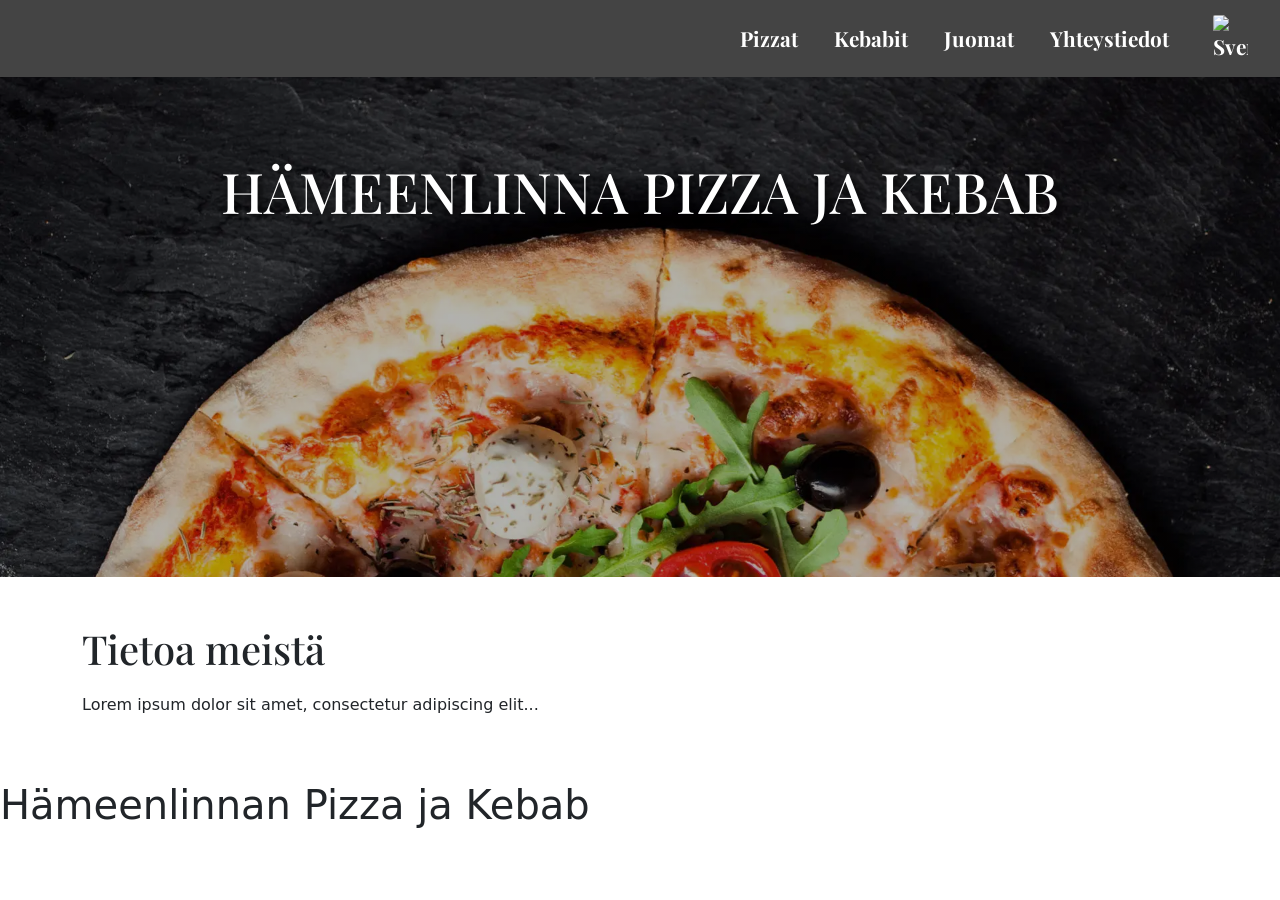
==== index.html @ 555e7b11 "Alku Lisäsin koodiin alun ja navin" ====
<!doctype html>
<html lang="fi">
  <head>
    <meta charset="utf-8">
    <meta name="viewport" content="width=device-width, initial-scale=1">
    <title>Hämeen Pizzeria&Kebab</title>
    <link href="https://cdn.jsdelivr.net/npm/bootstrap@5.3.8/dist/css/bootstrap.min.css" rel="stylesheet" integrity="sha384-sRIl4kxILFvY47J16cr9ZwB07vP4J8+LH7qKQnuqkuIAvNWLzeN8tE5YBujZqJLB" crossorigin="anonymous">
    <link rel="stylesheet" href="styles.css">  
</head>
  <body>
<!DOCTYPE html>
<html lang="fi">
<head>
    <meta charset="UTF-8">
    <meta name="viewport" content="width=device-width, initial-scale=1.0">
    <title>Hämeenlinna Pizza ja Kebab</title>
    <link href="https://cdn.jsdelivr.net/npm/bootstrap@5.3.0/dist/css/bootstrap.min.css" rel="stylesheet">
    <link href="https://fonts.googleapis.com/css2?family=Playfair+Display:wght@700&display=swap" rel="stylesheet">
    <link rel="stylesheet" href="styles.css">
</head>
<body>

    <nav class="navbar navbar-expand-lg navbar-dark custom-nav">
        <div class="container-fluid">
            <button class="navbar-toggler ms-auto" type="button" data-bs-toggle="collapse" data-bs-target="#navbarNav">
                <span class="navbar-toggler-icon"></span>
            </button>
            
            <div class="collapse navbar-collapse" id="navbarNav">
                <ul class="navbar-nav ms-auto align-items-center">
                    <li class="nav-item"><a class="nav-link" href="#">Pizzat</a></li>
                    <li class="nav-item"><a class="nav-link" href="#">Kebabit</a></li>
                    <li class="nav-item"><a class="nav-link" href="#">Juomat</a></li>
                    <li class="nav-item"><a class="nav-link" href="#">Yhteystiedot</a></li>
                    
                    <li class="nav-item ms-lg-3">
                        <a href="sv/index.html" class="nav-link p-0">
                            <img src="https://upload.wikimedia.org/wikipedia/commons/4/4c/Flag_of_Sweden.svg" 
                                 alt="Svenska" 
                                 class="sweden-flag">
                        </a>
                    </li>
                </ul>
            </div>
        </div>
    </nav>

    <header class="hero-section">
        <h1 class="hero-title">HÄMEENLINNA PIZZA JA KEBAB</h1>
    </header>

    <section class="container py-5">
        <h2 class="section-title">Tietoa meistä</h2>
        <p>Lorem ipsum dolor sit amet, consectetur adipiscing elit...</p>
    </section>

    <script src="https://cdn.jsdelivr.net/npm/bootstrap@5.3.0/dist/js/bootstrap.bundle.min.js"></script>
</body>
</html>
    <h1>Hämeenlinnan Pizza ja Kebab</h1>
    <script src="https://cdn.jsdelivr.net/npm/bootstrap@5.3.8/dist/js/bootstrap.bundle.min.js" integrity="sha384-FKyoEForCGlyvwx9Hj09JcYn3nv7wiPVlz7YYwJrWVcXK/BmnVDxM+D2scQbITxI" crossorigin="anonymous"></script>
  </body>
</html>
---- styles.css ----
/* Navigaatiopalkin tumma tausta */
.custom-nav {
    background-color: #444444; 
    padding: 15px 20px;
}

/* Linkkien tyyli (Serif-fontti kuvasi mukaan) */
.custom-nav .nav-link {
    color: white !important;
    font-family: 'Playfair Display', serif;
    font-size: 1.3rem;
    font-weight: bold;
    margin-left: 20px;
}

/* Ruotsin lipun koko ja muotoilu */
.sweden-flag {
    width: 35px;
    height: auto;
    border-radius: 2px;
    display: block;
    transition: transform 0.2s;
}

.sweden-flag:hover {
    transform: scale(1.1); /* Pieni suurennus kun hiiri on päällä */
}

/* Hero-osio (Taustakuva) */
.hero-section {
    background-image: linear-gradient(rgba(0,0,0,0.3), rgba(0,0,0,0.3)), url('Images/image\ 12.png'); 
    background-size: cover;
    background-position: center;
    height: 500px;
    display: flex;
    justify-content: center;
    align-items: flex-start;
    padding-top: 80px; /* Laskee otsikkoa hieman alaspäin */
}

/* Otsikko kuvan päällä */
.hero-title {
    color: white;
    font-family: 'Playfair Display', serif;
    font-size: 3.5rem;
    text-shadow: 3px 3px 10px rgba(0, 0, 0, 0.8);
    text-align: center;
}

/* Tietoa meistä -otsikko */
.section-title {
    font-family: 'Playfair Display', serif;
    font-size: 2.5rem;
    margin-bottom: 20px;
}
---- styles.css ----
/* Navigaatiopalkin tumma tausta */
.custom-nav {
    background-color: #444444; 
    padding: 15px 20px;
}

/* Linkkien tyyli (Serif-fontti kuvasi mukaan) */
.custom-nav .nav-link {
    color: white !important;
    font-family: 'Playfair Display', serif;
    font-size: 1.3rem;
    font-weight: bold;
    margin-left: 20px;
}

/* Ruotsin lipun koko ja muotoilu */
.sweden-flag {
    width: 35px;
    height: auto;
    border-radius: 2px;
    display: block;
    transition: transform 0.2s;
}

.sweden-flag:hover {
    transform: scale(1.1); /* Pieni suurennus kun hiiri on päällä */
}

/* Hero-osio (Taustakuva) */
.hero-section {
    background-image: linear-gradient(rgba(0,0,0,0.3), rgba(0,0,0,0.3)), url('Images/image\ 12.png'); 
    background-size: cover;
    background-position: center;
    height: 500px;
    display: flex;
    justify-content: center;
    align-items: flex-start;
    padding-top: 80px; /* Laskee otsikkoa hieman alaspäin */
}

/* Otsikko kuvan päällä */
.hero-title {
    color: white;
    font-family: 'Playfair Display', serif;
    font-size: 3.5rem;
    text-shadow: 3px 3px 10px rgba(0, 0, 0, 0.8);
    text-align: center;
}

/* Tietoa meistä -otsikko */
.section-title {
    font-family: 'Playfair Display', serif;
    font-size: 2.5rem;
    margin-bottom: 20px;
}
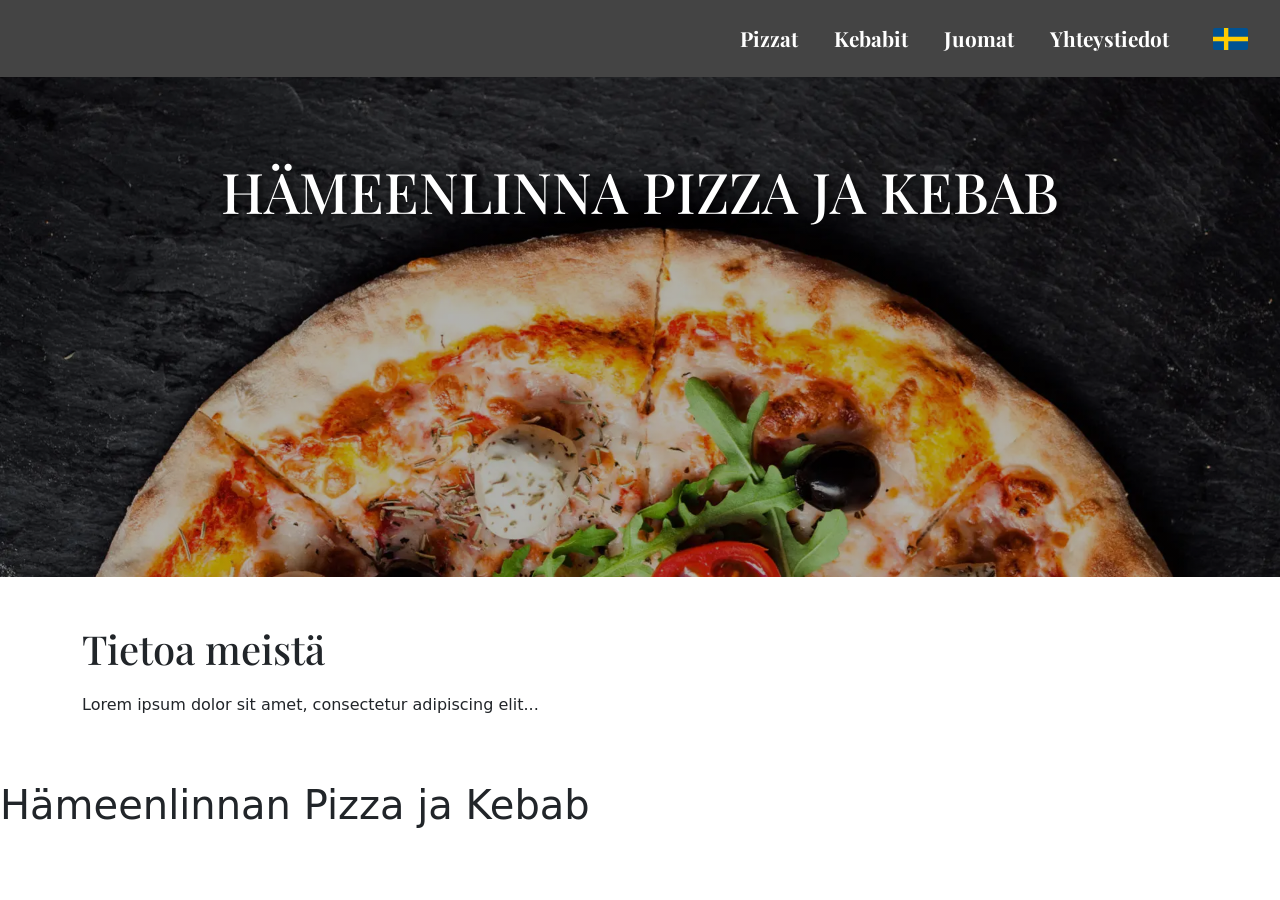
==== commit 9d8d3b15: "Tein ruotsin kielisen sivuston Ruotsin kielinen sivusto" ====
--- a/index.html
+++ b/index.html
@@ -34,8 +34,8 @@
                     <li class="nav-item"><a class="nav-link" href="#">Yhteystiedot</a></li>
                     
                     <li class="nav-item ms-lg-3">
-                        <a href="sv/index.html" class="nav-link p-0">
-                            <img src="https://upload.wikimedia.org/wikipedia/commons/4/4c/Flag_of_Sweden.svg" 
+                        <a href="svenska.html" class="nav-link p-0">
+                            <img src="Images/sweden.svg" 
                                  alt="Svenska" 
                                  class="sweden-flag">
                         </a>
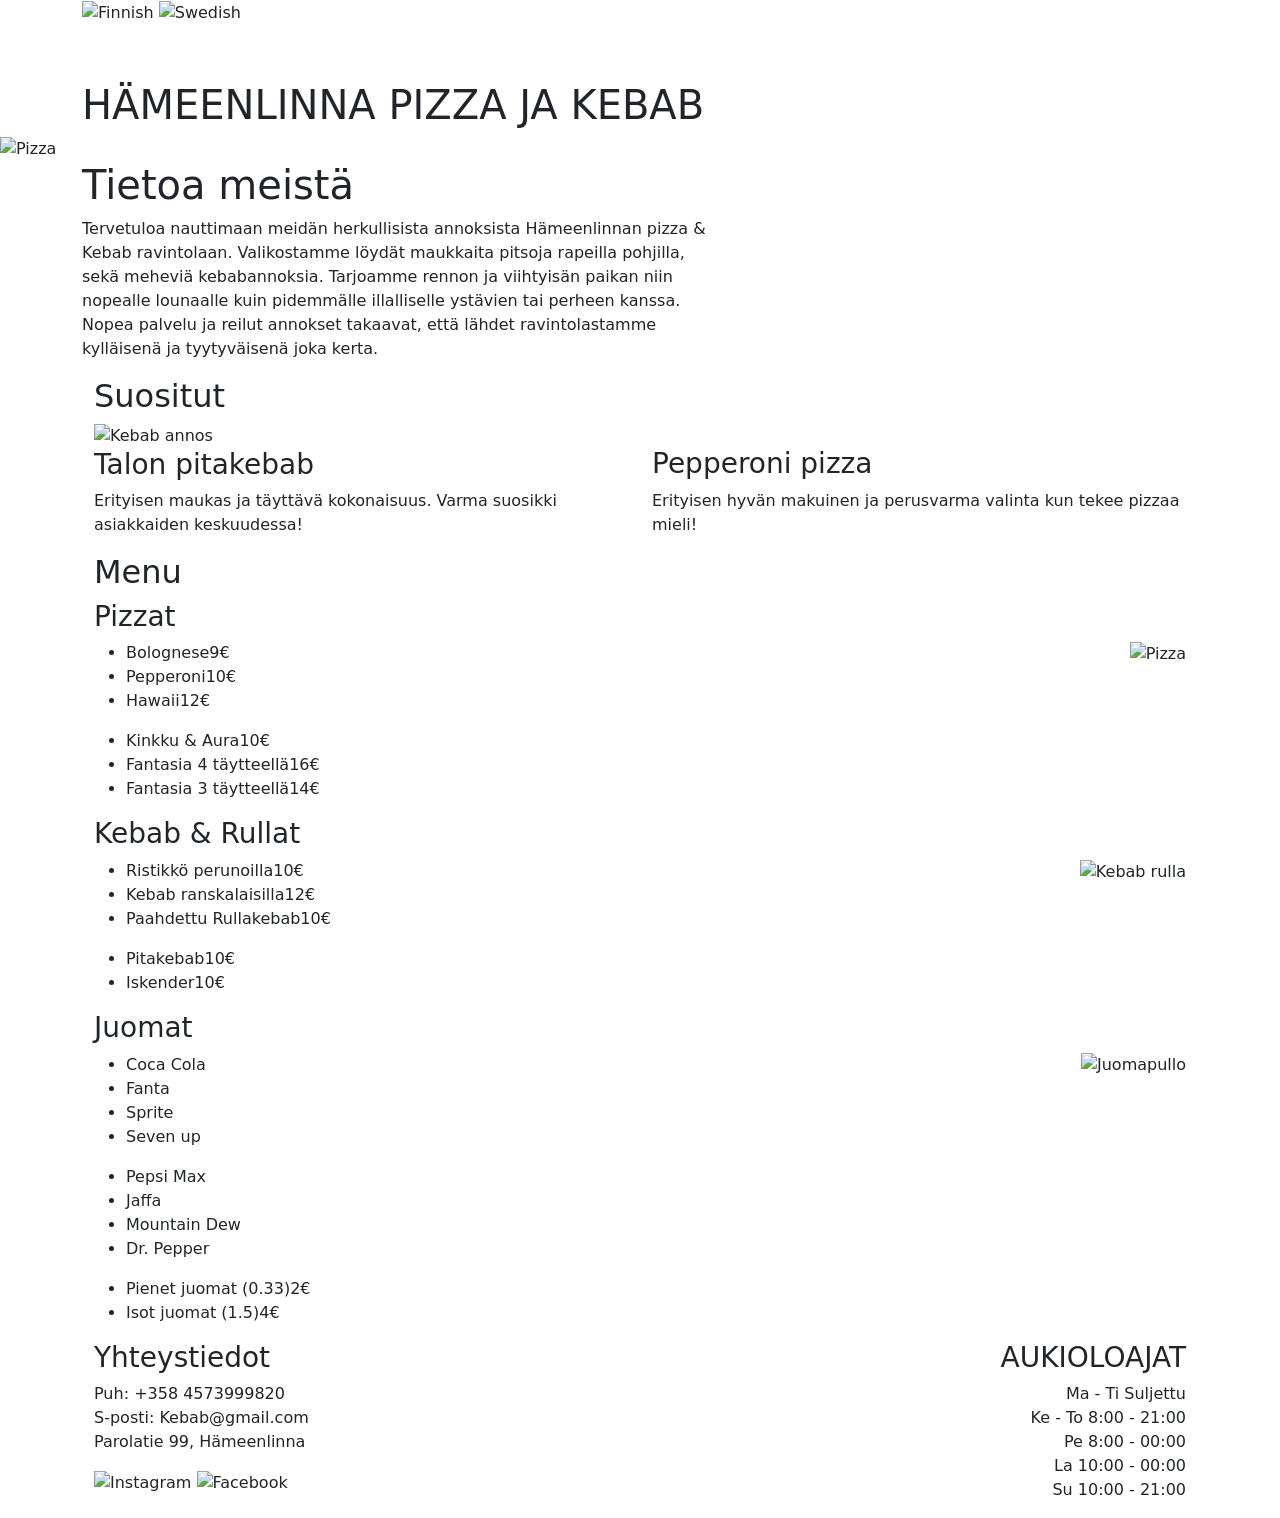
==== commit 975b5792: "Html" ====
--- a/index.html
+++ b/index.html
@@ -1,63 +1,283 @@
 <!doctype html>
-<html lang="fi">
+<html lang="en">
   <head>
     <meta charset="utf-8">
     <meta name="viewport" content="width=device-width, initial-scale=1">
-    <title>Hämeen Pizzeria&Kebab</title>
+    <title>HmlPizza</title>
+
+    <!-- Fontit: Buda otsikko/Roboto muut --> 
+    <link rel="preconnect" href="https://fonts.googleapis.com">
+    <link rel="preconnect" href="https://fonts.gstatic.com" crossorigin>
+    <link href="https://fonts.googleapis.com/css2?family=Buda:wght@300&family=Roboto:ital,wght@0,100..900;1,100..900&display=swap" rel="stylesheet">
+
+    <!-- Bootstrap -->
     <link href="https://cdn.jsdelivr.net/npm/bootstrap@5.3.8/dist/css/bootstrap.min.css" rel="stylesheet" integrity="sha384-sRIl4kxILFvY47J16cr9ZwB07vP4J8+LH7qKQnuqkuIAvNWLzeN8tE5YBujZqJLB" crossorigin="anonymous">
-    <link rel="stylesheet" href="styles.css">  
-</head>
-  <body>
-<!DOCTYPE html>
-<html lang="fi">
-<head>
-    <meta charset="UTF-8">
-    <meta name="viewport" content="width=device-width, initial-scale=1.0">
-    <title>Hämeenlinna Pizza ja Kebab</title>
-    <link href="https://cdn.jsdelivr.net/npm/bootstrap@5.3.0/dist/css/bootstrap.min.css" rel="stylesheet">
-    <link href="https://fonts.googleapis.com/css2?family=Playfair+Display:wght@700&display=swap" rel="stylesheet">
-    <link rel="stylesheet" href="styles.css">
-</head>
-<body>
-
-    <nav class="navbar navbar-expand-lg navbar-dark custom-nav">
-        <div class="container-fluid">
-            <button class="navbar-toggler ms-auto" type="button" data-bs-toggle="collapse" data-bs-target="#navbarNav">
-                <span class="navbar-toggler-icon"></span>
-            </button>
-            
-            <div class="collapse navbar-collapse" id="navbarNav">
-                <ul class="navbar-nav ms-auto align-items-center">
-                    <li class="nav-item"><a class="nav-link" href="#">Pizzat</a></li>
-                    <li class="nav-item"><a class="nav-link" href="#">Kebabit</a></li>
-                    <li class="nav-item"><a class="nav-link" href="#">Juomat</a></li>
-                    <li class="nav-item"><a class="nav-link" href="#">Yhteystiedot</a></li>
-                    
-                    <li class="nav-item ms-lg-3">
-                        <a href="svenska.html" class="nav-link p-0">
-                            <img src="Images/sweden.svg" 
-                                 alt="Svenska" 
-                                 class="sweden-flag">
-                        </a>
-                    </li>
-                </ul>
-            </div>
-        </div>
-    </nav>
-
-    <header class="hero-section">
-        <h1 class="hero-title">HÄMEENLINNA PIZZA JA KEBAB</h1>
-    </header>
-
-    <section class="container py-5">
-        <h2 class="section-title">Tietoa meistä</h2>
-        <p>Lorem ipsum dolor sit amet, consectetur adipiscing elit...</p>
-    </section>
-
-    <script src="https://cdn.jsdelivr.net/npm/bootstrap@5.3.0/dist/js/bootstrap.bundle.min.js"></script>
+
+    <!-- Css -->
+    <link rel="stylesheet" href="tyylit.css">
+
+    </head>
+    <body>
+
+    <!-- Suomi/Ruotsi liput ja tausta kuva-->
+    <div class="isokuva">
+    <div class="container site top-inner">
+    <header class="row align-items-center top-nav">
+    <div class="liput">
+    <img src="images/finland.png" class="flag" alt="Finnish">
+    <img src="images/sweden.png" class="flag" alt="Swedish">
+    </div>
+
+  <!--Navbar-->
+    <nav class="col-md-10 navbar navbar-expand-lg navbar-dark">
+    <div class="container-fluid justify-content-end pe-0">
+
+  <button class="navbar-toggler" type="button" data-bs-toggle="collapse"
+   data-bs-target="#navbarSupportedContent" aria-controls="navbarSupportedContent"
+   aria-expanded="false" aria-label="Toggle navigation">
+  <span class="navbar-toggler-icon"></span>
+  </button>
+ <!-- Linkit -->
+  <div class="collapse navbar-collapse justify-content-end" id="navbarSupportedContent">
+  <ul class="navbar-nav mb-2 mb-lg-0">
+  <li class="nav-item"><a class="nav-link" href="#">Pizzat</a></li>
+  <li class="nav-item"><a class="nav-link" href="#">Kebabit</a></li>
+  <li class="nav-item"><a class="nav-link" href="#">Juomat</a></li>
+  <li class="nav-item"><a class="nav-link" href="#">Yhteystiedot</a></li>
+  </ul>
+  </div>
+
+  </div>
+  </nav>
+  </header>
+  <!--Pää otsikko -->
+  <h1 class="MainTitle">HÄMEENLINNA PIZZA JA KEBAB</h1>
+  </div>
+
+    <!--Taustakuva-->
+  <img src="images/main.png" class="pizza-kuva" alt="Pizza">
+  </div>    
+  
+    <!--Tietoa meistä osio -->
+    <div class="container site">
+    <main class="row content-area align-items-start">
+    <article class="col-md-7">
+    <h1>Tietoa meistä</h1>
+    <p>
+    Tervetuloa nauttimaan meidän herkullisista annoksista Hämeenlinnan pizza & Kebab ravintolaan.
+    Valikostamme löydät maukkaita pitsoja rapeilla pohjilla, sekä meheviä kebabannoksia. 
+    Tarjoamme rennon ja viihtyisän paikan niin nopealle lounaalle kuin pidemmälle illalliselle ystävien tai perheen kanssa.
+    Nopea palvelu ja reilut annokset takaavat, että lähdet ravintolastamme kylläisenä ja tyytyväisenä joka kerta.
+    </p>
+          
+    </article>
+        <!--tietoa meistä osion kuva -->
+    <div class="col-md-5">
+    <img src="images/pizza1.png" class="tietoaK" alt="">
+    </div>
+    </main>
+    <!--Osion erottava viiva -->
+    <div class="viiva"></div>
+    
+    <!-- Suositut osa -->
+    <section class="valiosa" id="suositut">
+    <div class="container site">
+    <h2 class="sectionHeading">Suositut</h2>
+      <!--Laatikot-->
+    <div class="row g-4 popular-row">
+      <!-- Laatikko 1 -->
+    <div class="col-md-6">
+    <div class="laatikko">
+
+    <!--Kebab kuva/Teksti-->
+    <img src="images/ruutu1.png" class="popular-img" alt="Kebab annos">
+    <h3 class="popularTitle">Talon pitakebab</h3>
+    <p class="popularText">
+     Erityisen maukas ja täyttävä kokonaisuus. Varma suosikki asiakkaiden keskuudessa!
+    </p>
+    </div>
+    </div>
+
+    <!-- Laatikko 2 -->
+    <div class="col-md-6">
+    <div class="laatikko">
+
+    <!-- Pizza kuva/Teksti -->
+    <img src="images/ruutu2.png" class="popular-img move-right" alt="">
+    <h3 class="popularTitle">Pepperoni pizza</h3>
+    <p class="popularText">
+     Erityisen hyvän makuinen ja perusvarma valinta kun tekee pizzaa mieli!
+    </p>
+
+    </div>
+    </div>
+    </div>
+  </div>
+ </section>
+
+<div class="viiva"></div>
+
+<!--MENU otsikko-->
+<section class="section-space" id="menu">
+<div class="container site">
+<h2 class="menuHeading">Menu</h2>
+</div>
+</section>
+
+<!--Pizzat osio-->
+<section class="menuOsio" id="pizzat">
+<div class="container site">
+<h3 class="menuOtsikot">Pizzat</h3>
+
+<!-- Bootstrap grid/css grid menussa oleville pitsoille-->
+<div class="row align-items-start g-4">
+
+<div class="col-md-7">
+<div class="menuGrid">
+
+<ul class="menuList">
+<li><span>Bolognese</span><span>9€</span></li>
+<li><span>Pepperoni</span><span>10€</span></li>
+<li><span>Hawaii</span><span>12€</span></li>
+</ul>
+
+<ul class="menuList">
+<li><span>Kinkku &amp; Aura</span><span>10€</span></li>
+<li><span>Fantasia 4 täytteellä</span><span>16€</span></li>
+<li><span>Fantasia 3 täytteellä</span><span>14€</span></li>
+</ul>
+</div>
+</div>
+
+<!-- Pizza menu kuva -->
+<div class="col-md-5 text-md-end">
+<img src="images/pizza2.png" class="menu-side-img" alt="Pizza">
+
+</div>
+</div>
+</div>
+</section>
+
+<!-- Erotus viiva -->
+<div class="viiva"></div>
+
+<!-- KEBAB menu osio -->
+<section class="menuOsio" id="kebabit">
+<div class="container site">
+<h3 class="menuOtsikot">Kebab &amp; Rullat</h3>
+
+<!-- Bootstrap grid/css grid -->
+<div class="row align-items-start g-4">
+
+<div class="col-md-7">
+<div class="menuGrid">
+
+<ul class="menuList">
+<li><span>Ristikkö perunoilla</span><span>10€</span></li>
+<li><span>Kebab ranskalaisilla</span><span>12€</span></li>
+<li><span>Paahdettu Rullakebab</span><span>10€</span></li>
+</ul>
+
+<ul class="menuList">
+<li><span>Pitakebab</span><span>10€</span></li>
+<li><span>Iskender</span><span>10€</span></li>
+</ul>
+</div>
+</div>
+
+<!--Menu kebab kuva -->
+<div class="col-md-5 text-md-end">
+<img src="images/kebab2.png" class="menu-side-img" alt="Kebab rulla">
+
+</div>
+</div>
+</div>
+</section>
+
+<!-- erotus viiva -->
+<div class="viiva"></div>
+
+<!-- JUOMAT MENU -->
+<section class="menuOsio" id="juomat">
+<div class="container site">
+<h3 class="menuOtsikot">Juomat</h3>
+
+<div class="row align-items-start g-4">
+
+<div class="col-md-7">
+<div class="drinks-grid">
+
+<ul class="menuList">
+<li><span>Coca Cola</span></li>
+<li><span>Fanta</span></li>
+<li><span>Sprite</span></li>
+<li><span>Seven up</span></li>
+</ul>
+
+<ul class="menuList">
+<li><span>Pepsi Max</span></li>
+<li><span>Jaffa</span></li>
+<li><span>Mountain Dew</span></li>
+<li><span>Dr. Pepper</span></li>
+</ul>
+
+<ul class="menuList">
+<li><span>Pienet juomat (0.33)</span><span>2€</span></li>
+<li><span>Isot juomat (1.5)</span><span>4€</span></li>
+</ul>
+
+</div>
+</div>
+
+<!-- Juomat menu kuva -->
+<div class="col-md-5 text-md-end">
+<img src="images/juoma.png" class="menu-side-img drink-img" alt="Juomapullo">
+ 
+</div>
+</div>
+</div>
+</section>
+
+<!--Yhteystiedot osio -->
+<section class="contactFooter" id="yhteystiedot">
+  
+<div class="yhtTausta">
+<div class="container site">
+<div class="row">
+<div class="col-md-6">
+<h3 class="yhtOtsikko">Yhteystiedot</h3>
+
+<p class="YhteystiedotTeksti">
+Puh: +358 4573999820 <br>
+S-posti: Kebab@gmail.com <br>
+Parolatie 99, Hämeenlinna
+</p>
+
+<!--Instagram ja Facebook kuvat-->
+<div class="yhtKuvat">
+<img src="images/insta.png" class="socials" alt="Instagram">
+<img src="images/fbook.png" class="socials" alt="Facebook">
+</div>
+</div>
+
+<div class="col-md-6 text-md-end mt-4 mt-md-0">
+<h3 class="yhtOtsikko">AUKIOLOAJAT</h3>
+
+<p class="YhteystiedotTeksti">
+Ma - Ti Suljettu <br>
+Ke - To 8:00 - 21:00 <br>
+Pe 8:00 - 00:00 <br>
+La  10:00 - 00:00 <br>
+Su 10:00 - 21:00
+</p>
+
+</div>
+</div>
+</div>
+</div>
+</section>
+
+
+<script src="https://cdn.jsdelivr.net/npm/bootstrap@5.3.8/dist/js/bootstrap.bundle.min.js" integrity="sha384-FKyoEForCGlyvwx9Hj09JcYn3nv7wiPVlz7YYwJrWVcXK/BmnVDxM+D2scQbITxI" crossorigin="anonymous"></script>
 </body>
 </html>
-    <h1>Hämeenlinnan Pizza ja Kebab</h1>
-    <script src="https://cdn.jsdelivr.net/npm/bootstrap@5.3.8/dist/js/bootstrap.bundle.min.js" integrity="sha384-FKyoEForCGlyvwx9Hj09JcYn3nv7wiPVlz7YYwJrWVcXK/BmnVDxM+D2scQbITxI" crossorigin="anonymous"></script>
-  </body>
-</html>
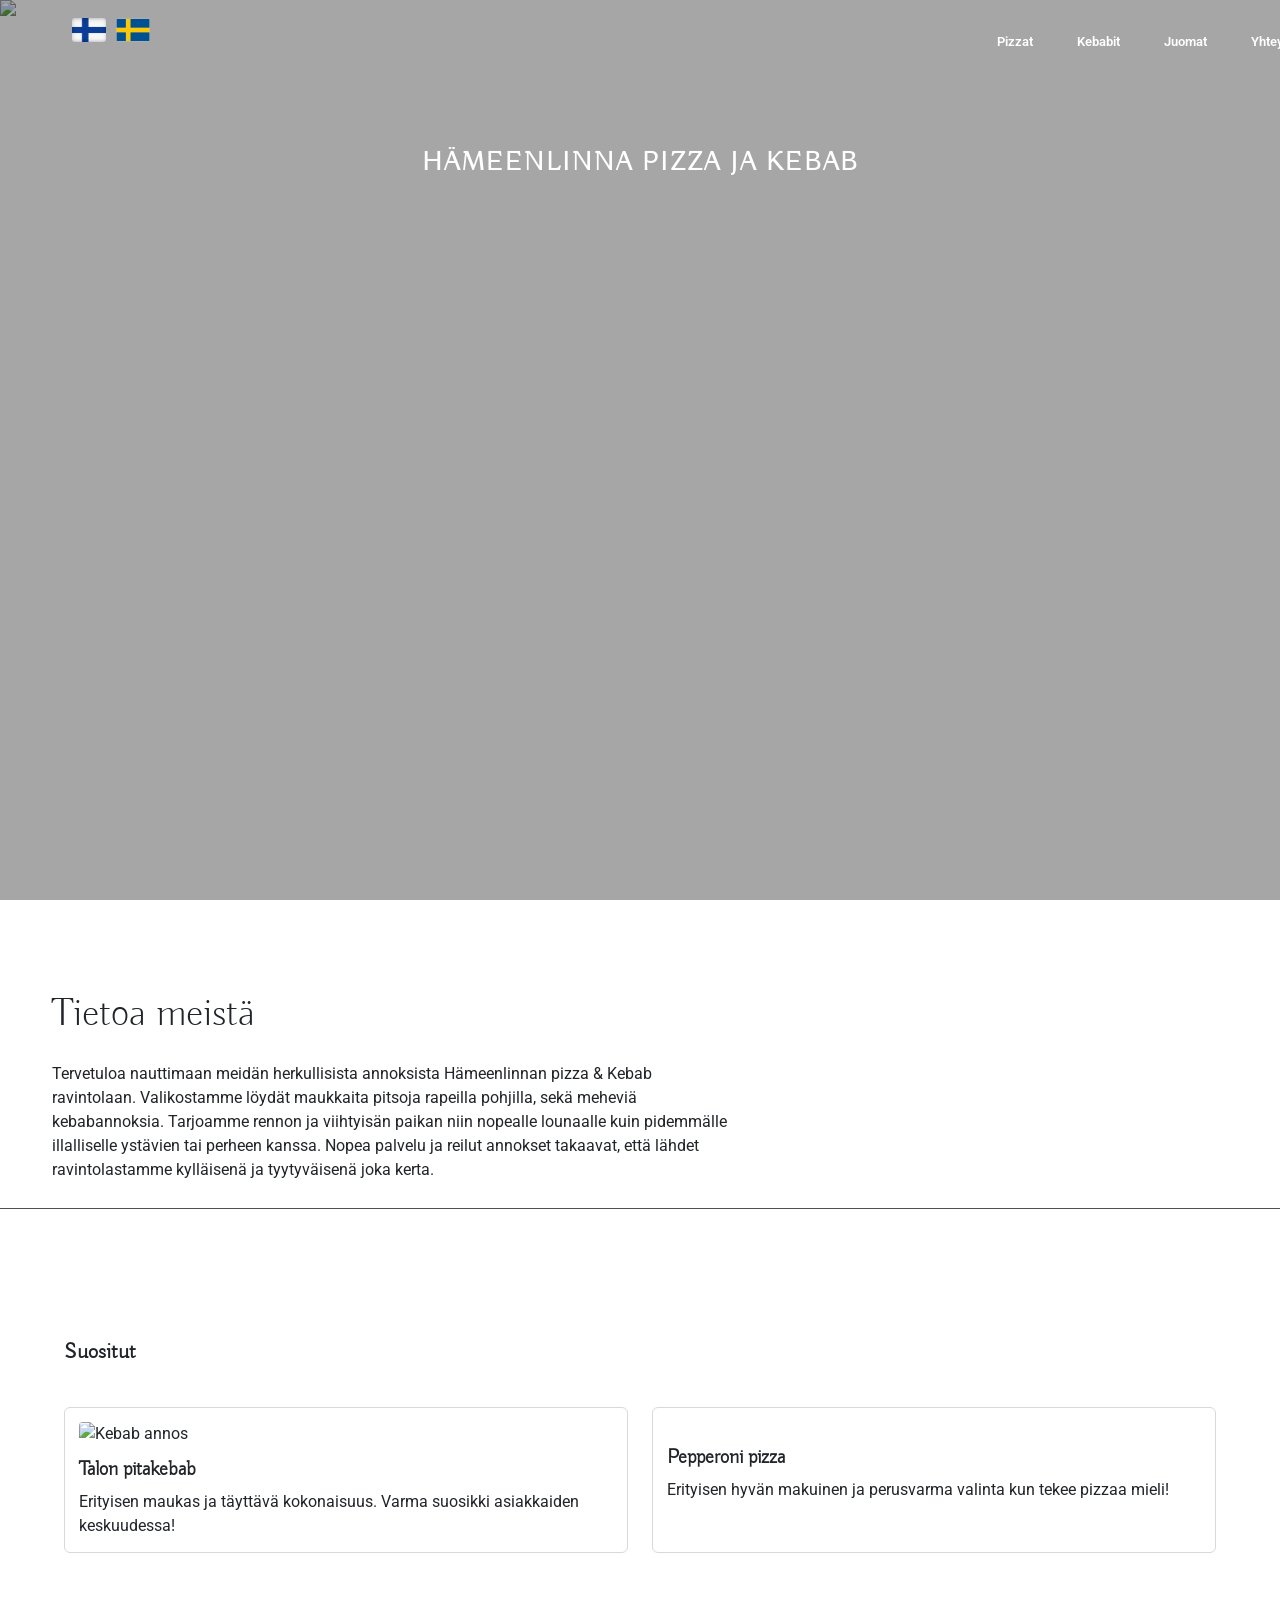
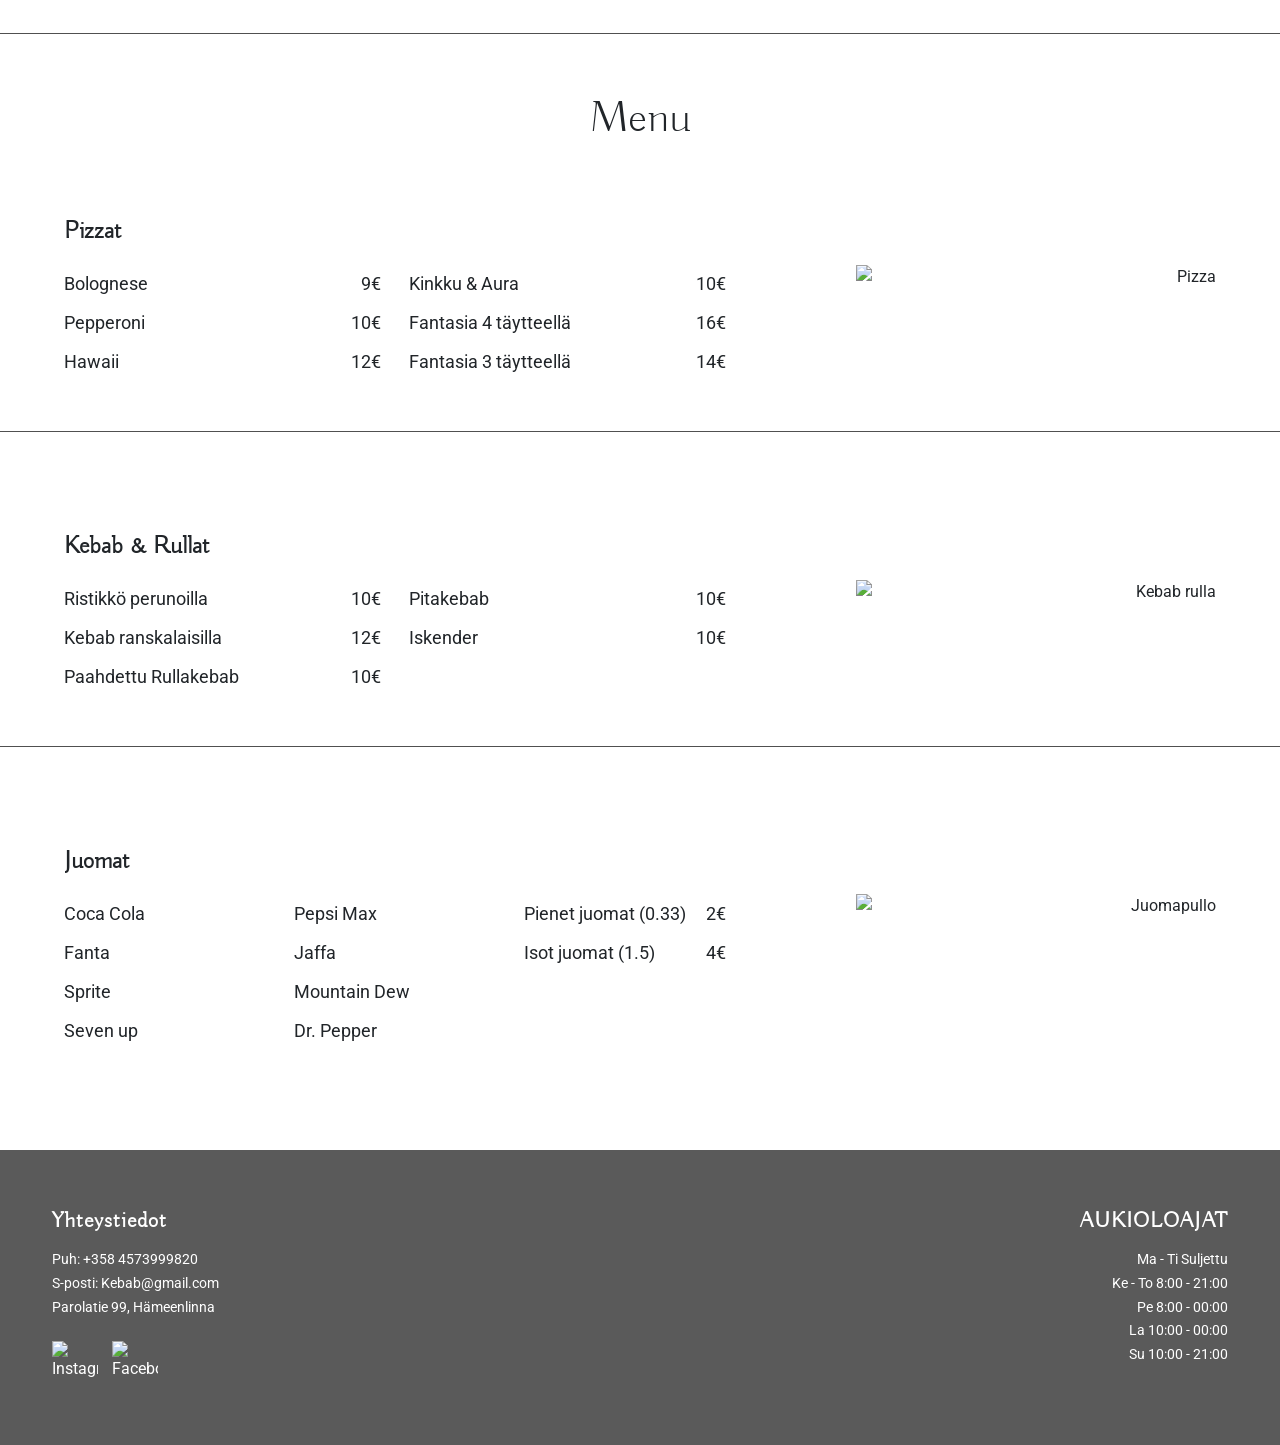
==== commit f75e879f: "Fix image source paths for flags in index.html" ====
--- a/index.html
+++ b/index.html
@@ -24,8 +24,8 @@
     <div class="container site top-inner">
     <header class="row align-items-center top-nav">
     <div class="liput">
-    <img src="images/finland.png" class="flag" alt="Finnish">
-    <img src="images/sweden.png" class="flag" alt="Swedish">
+    <img src="Images/finland.png" class="flag" alt="Finnish">
+    <img src="Images/sweden.png" class="flag" alt="Swedish">
     </div>
 
   <!--Navbar-->
--- a/tyylit.css
+++ b/tyylit.css
@@ -0,0 +1,299 @@
+/* Auttaa tilavuuksien kanssa  */
+* { 
+  box-sizing: border-box; 
+}
+
+html, body {
+  height: 100%;
+  margin: 0;
+  font-family: "Roboto", sans-serif;
+  background: #fff;
+}
+
+h1, h2, h3 { font-family: "Buda", serif; 
+}
+
+/* Bootstrap  */
+.site.container {
+  max-width: 1200px;
+  margin: 30px auto;
+}
+
+/* Tausta kuva */
+
+.isokuva {
+  position: relative;
+  width: 100%;
+  height: 100vh;          
+  overflow: hidden;
+  color: #fff;
+}
+
+
+/* Tausta kuva */
+.pizza-kuva {
+  position: absolute;
+  inset: 0;               
+  width: 100%;
+  height: 100%;
+  object-fit: cover;      
+  object-position: center bottom; 
+  z-index: 0;
+}
+
+/* Tausta */
+.isokuva::before {
+  content: "";
+  position: absolute;
+  inset: 0;
+  background: rgba(0,0,0,0.35);
+  z-index: 1;
+}
+
+
+/* Navbar tilvauus */
+.top-nav {
+  padding: 0 10px; 
+}
+
+.top-nav{
+  margin-bottom: 30px;
+}
+
+
+.MainTitle {
+  margin-top: 80px;
+  text-align: center;
+  font-size: 26px;
+  font-weight: 700;
+  letter-spacing: 2px;
+}
+
+/* Navbar linkit*/
+.navbar-nav .nav-link {
+  color: #fff;
+  margin-right: 28px;
+  font-weight: 600;
+  font-size: 13px;
+}
+
+.navbar-nav .nav-link:hover { 
+color: #ddd; 
+}
+
+
+.content-area {
+ margin-top: 10px;
+ }
+
+
+.liput {
+  position: absolute;
+  top: 18px;
+  left: 20px;
+
+  display: flex;
+  gap: 10px;
+  z-index: 3;
+}
+
+.flag {
+  width: 34px;
+  height: 24px;
+  object-fit: cover;
+  border-radius: 3px;
+  cursor: pointer;
+  transition: transform 0.2s ease;
+}
+
+.flag:hover {
+  transform: scale(1.1);
+}
+.top-nav .navbar {
+  margin-left: auto;
+}
+.navbar-nav {
+  margin-right: -128px;
+}
+
+.tietoaK{
+  width: 100%;
+  height: auto;
+  margin-top: -40px;  
+
+}
+.content-area h1 {
+  margin-bottom: 24px;   
+}
+
+.content-area .col-md-7 {
+  padding-top: 60px;   
+}
+
+.viiva{
+  height: 1px;                  
+  background: #505050;         
+  width: 100vw;
+  margin-left: calc(50% - 50vw);
+  margin-top: 10px;
+  margin-bottom: 60px;
+}
+
+/*Väli osa */
+
+.valiosa{
+  padding: 40px 0;
+}
+
+.sectionHeading{
+  font-size: 22px;
+  font-weight: 700;
+  margin-bottom: 18px;
+}
+
+.menuHeading{
+  text-align: center;
+  font-size: 44px;
+  margin: 0;
+}
+
+.menuOtsikot{
+  font-size: 24px;
+  font-weight: 700;
+  margin-bottom: 18px;
+}
+
+/* Suositut osio*/
+
+.popular-row{ margin-top: 10px; }
+
+.laatikko{
+  border: 1px solid #d9d9d9;
+  border-radius: 6px;
+  padding: 14px;
+  height: 100%;
+  background: #fff;
+}
+
+.popular-img{
+  border-radius: 4px;
+  margin-bottom: 12px;
+}
+
+/* Siirtää pitsa kuvaa oikealle */
+.move-right{
+  transform: translateX(64px);
+}
+
+.popularTitle{
+  font-size: 20px;
+  font-weight: 700;
+}
+
+.popularText{
+  font-size: 16px;
+  line-height: 1.5;
+  margin: 0;
+}
+
+
+
+/* Menu otsikko*/
+.top-inner {
+  position: relative;
+  z-index: 2;
+  margin: 0 auto !important;
+  padding-top: 16px;
+}
+
+.menuOsio{
+  padding: 10px 0;
+}
+
+.menuGrid{
+  display: grid;
+  grid-template-columns: 1fr 1fr;
+  gap: 28px;
+}
+
+.drinks-grid{
+  display: grid;
+  grid-template-columns: 1fr 1fr 1fr;
+  gap: 28px;
+}
+
+.menuList{
+  list-style: none;
+  padding: 0;
+  margin: 0;
+}
+
+/* Tekee menusta siistin  */
+.menuList li{
+  display: flex;
+  justify-content: space-between;
+  gap: 20px;
+  padding: 6px 0;
+  font-size: 18px;
+}
+
+.menu-side-img{
+  width: min(360px, 90%);
+  height: auto;
+  display: inline-block;
+}
+
+.drink-img{
+  width: min(360px, 90%);
+}
+
+/* Toimii puhelimella */
+@media (max-width: 768px){
+  .menuGrid{ grid-template-columns: 1fr; }
+  .drinks-grid{ grid-template-columns: 1fr; }
+  .menuHeading{ font-size: 32px; }
+}
+
+/* YHTEYSTIEDOT */
+
+.contactFooter{
+  margin-top: 60px;
+}
+
+/* Yhteystiedot tausta */
+.yhtTausta{
+  background: #5a5a5a;
+  color: #fff;
+  width: 100vw;
+  margin-left: calc(50% - 50vw);
+  padding: 28px 0;
+}
+
+/* Yhteystiedot otsikko */
+.yhtOtsikko{
+  font-family: "Buda", serif;
+  font-size: 22px;
+  font-weight: 700;
+  margin-bottom: 14px;
+  letter-spacing: 1px;
+}
+
+.YhteystiedotTeksti{
+  font-size: 14px;
+  line-height: 1.7;
+  margin: 0;
+}
+
+/* Face ja Inst Kuvat */
+.yhtKuvat{
+  display: flex;
+  gap: 14px;
+  margin-top: 22px;
+}
+
+.socials{
+  width: 46px;
+  height: 46px;
+  object-fit: contain;
+  display: block;
+}
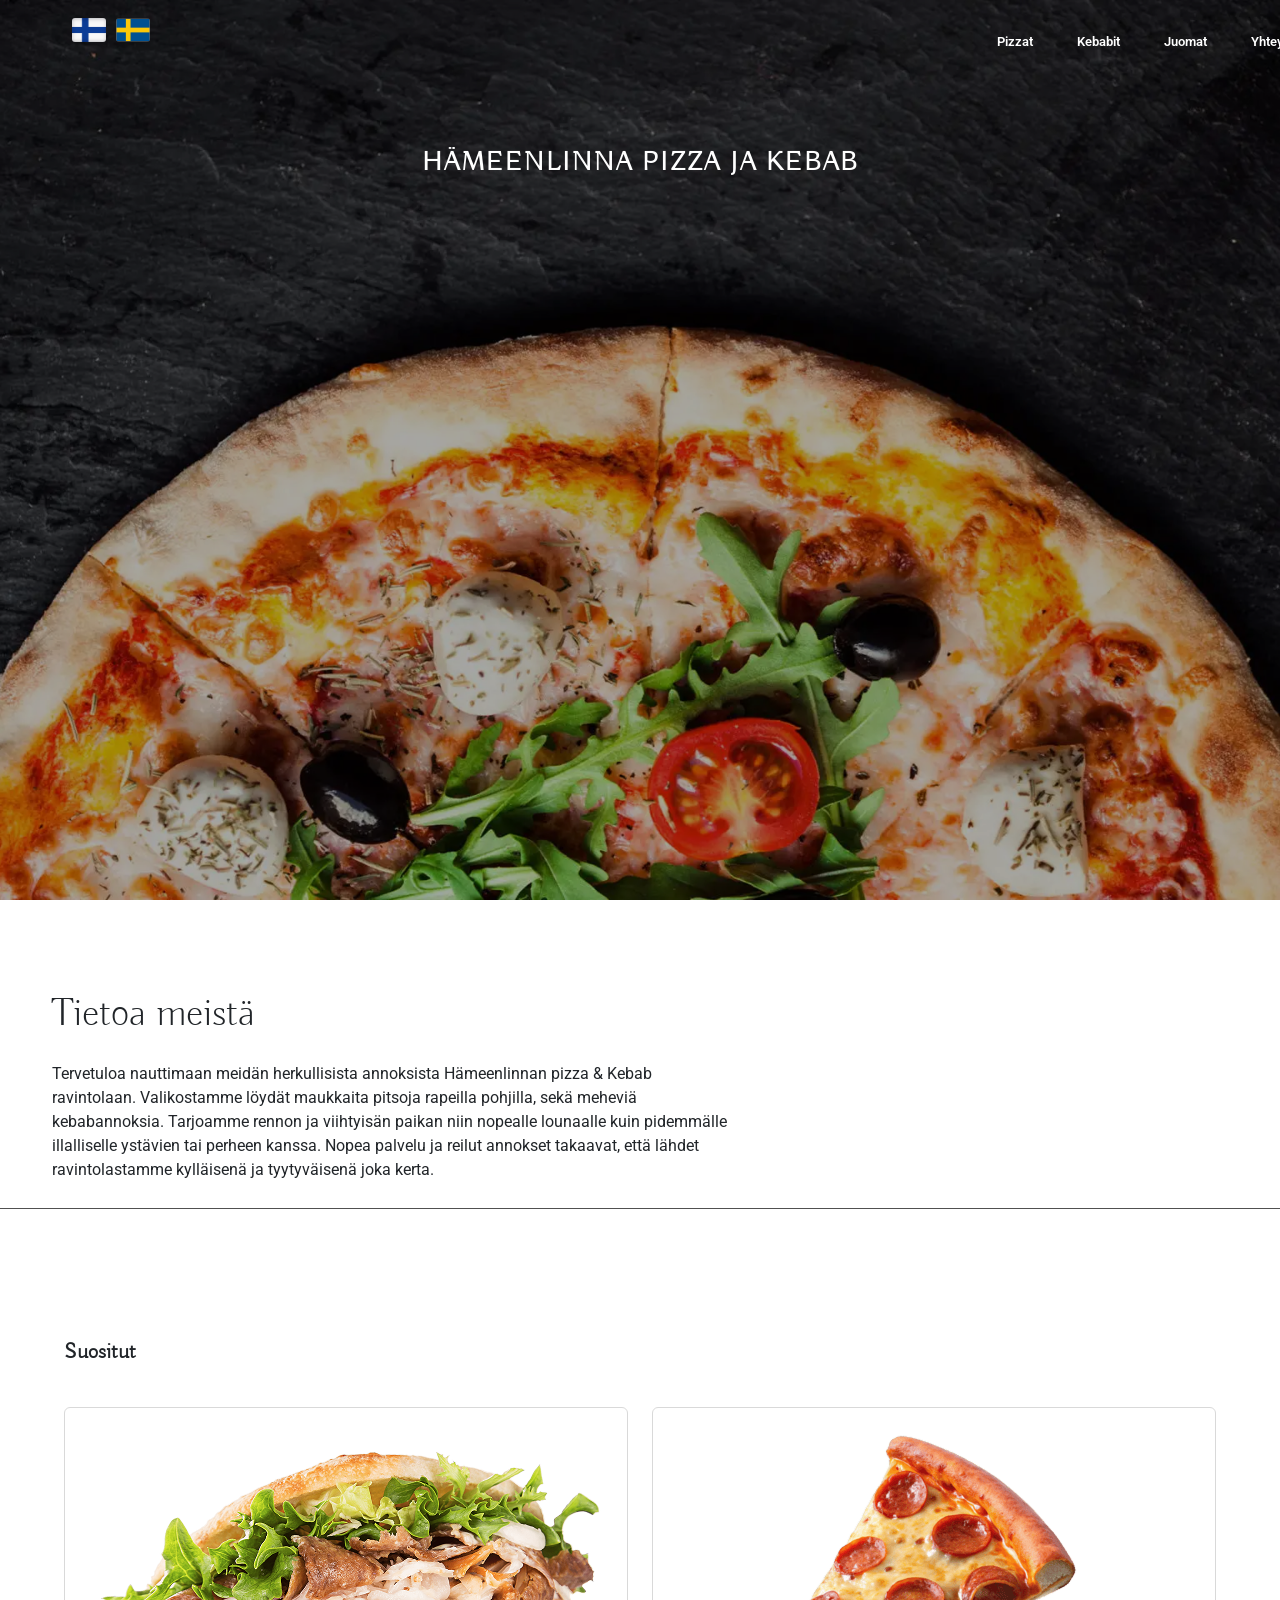
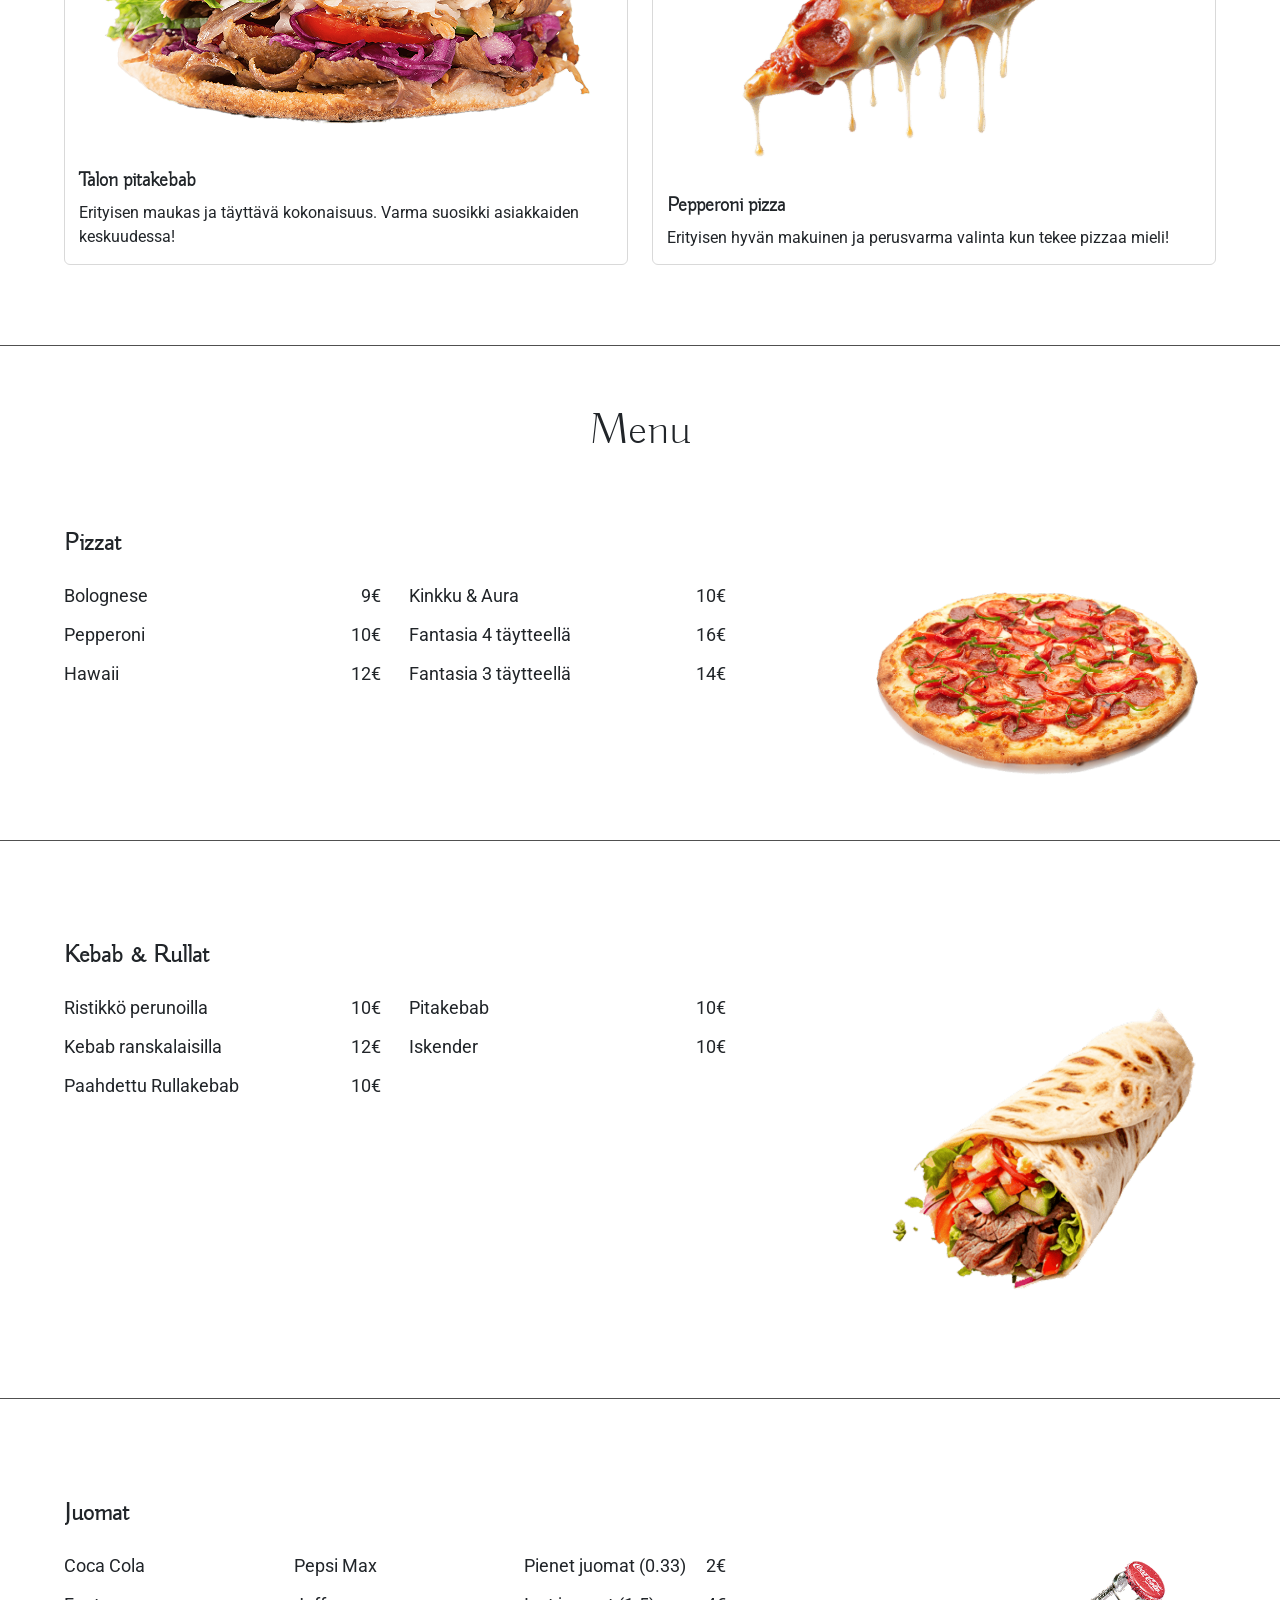
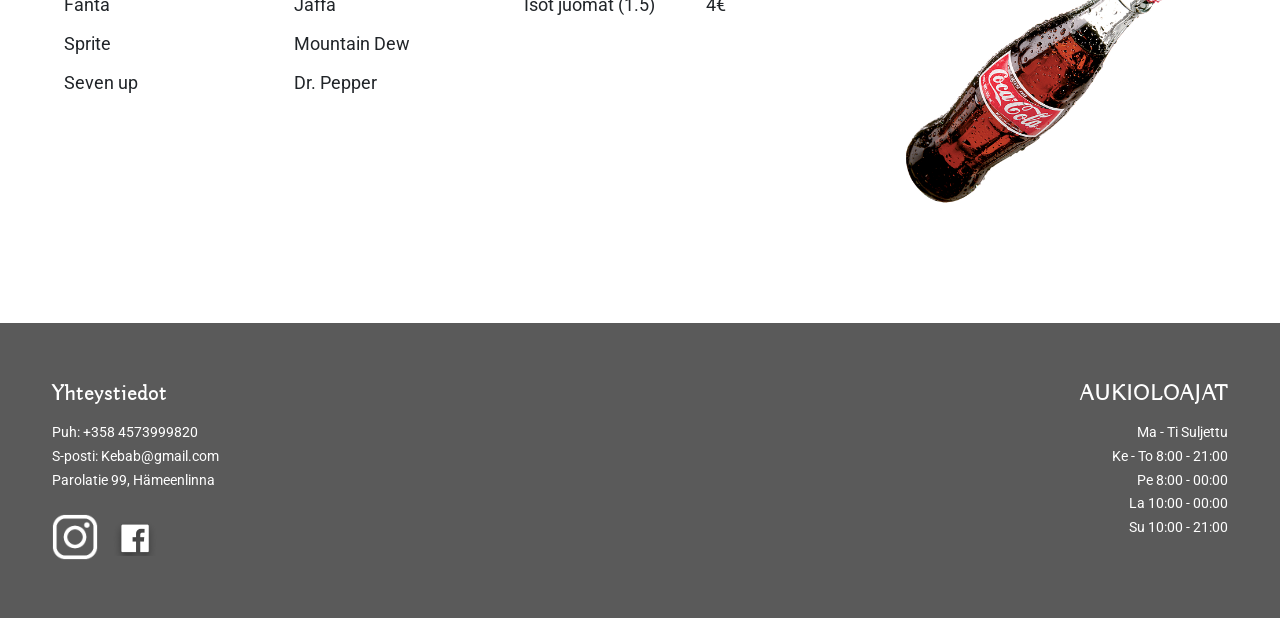
==== commit 0d400908: "Fix image paths and update page title Updated image paths and title for consistency." ====
--- a/index.html
+++ b/index.html
@@ -3,7 +3,7 @@
   <head>
     <meta charset="utf-8">
     <meta name="viewport" content="width=device-width, initial-scale=1">
-    <title>HmlPizza</title>
+    <title>Hämeen Pizza & Kebab</title>
 
     <!-- Fontit: Buda otsikko/Roboto muut --> 
     <link rel="preconnect" href="https://fonts.googleapis.com">
@@ -55,7 +55,7 @@
   </div>
 
     <!--Taustakuva-->
-  <img src="images/main.png" class="pizza-kuva" alt="Pizza">
+  <img src="Images/main.png" class="pizza-kuva" alt="Pizza">
   </div>    
   
     <!--Tietoa meistä osio -->
@@ -90,7 +90,7 @@
     <div class="laatikko">
 
     <!--Kebab kuva/Teksti-->
-    <img src="images/ruutu1.png" class="popular-img" alt="Kebab annos">
+    <img src="Images/ruutu1.png" class="popular-img" alt="Kebab annos">
     <h3 class="popularTitle">Talon pitakebab</h3>
     <p class="popularText">
      Erityisen maukas ja täyttävä kokonaisuus. Varma suosikki asiakkaiden keskuudessa!
@@ -103,7 +103,7 @@
     <div class="laatikko">
 
     <!-- Pizza kuva/Teksti -->
-    <img src="images/ruutu2.png" class="popular-img move-right" alt="">
+    <img src="Images/ruutu2.png" class="popular-img move-right" alt="">
     <h3 class="popularTitle">Pepperoni pizza</h3>
     <p class="popularText">
      Erityisen hyvän makuinen ja perusvarma valinta kun tekee pizzaa mieli!
@@ -151,7 +151,7 @@
 
 <!-- Pizza menu kuva -->
 <div class="col-md-5 text-md-end">
-<img src="images/pizza2.png" class="menu-side-img" alt="Pizza">
+<img src="Images/pizza2.png" class="menu-side-img" alt="Pizza">
 
 </div>
 </div>
@@ -187,7 +187,7 @@
 
 <!--Menu kebab kuva -->
 <div class="col-md-5 text-md-end">
-<img src="images/kebab2.png" class="menu-side-img" alt="Kebab rulla">
+<img src="Images/kebab2.png" class="menu-side-img" alt="Kebab rulla">
 
 </div>
 </div>
@@ -231,7 +231,7 @@
 
 <!-- Juomat menu kuva -->
 <div class="col-md-5 text-md-end">
-<img src="images/juoma.png" class="menu-side-img drink-img" alt="Juomapullo">
+<img src="Images/juoma.png" class="menu-side-img drink-img" alt="Juomapullo">
  
 </div>
 </div>
@@ -255,8 +255,8 @@
 
 <!--Instagram ja Facebook kuvat-->
 <div class="yhtKuvat">
-<img src="images/insta.png" class="socials" alt="Instagram">
-<img src="images/fbook.png" class="socials" alt="Facebook">
+<img src="Images/insta.png" class="socials" alt="Instagram">
+<img src="Images/fbook.png" class="socials" alt="Facebook">
 </div>
 </div>
 
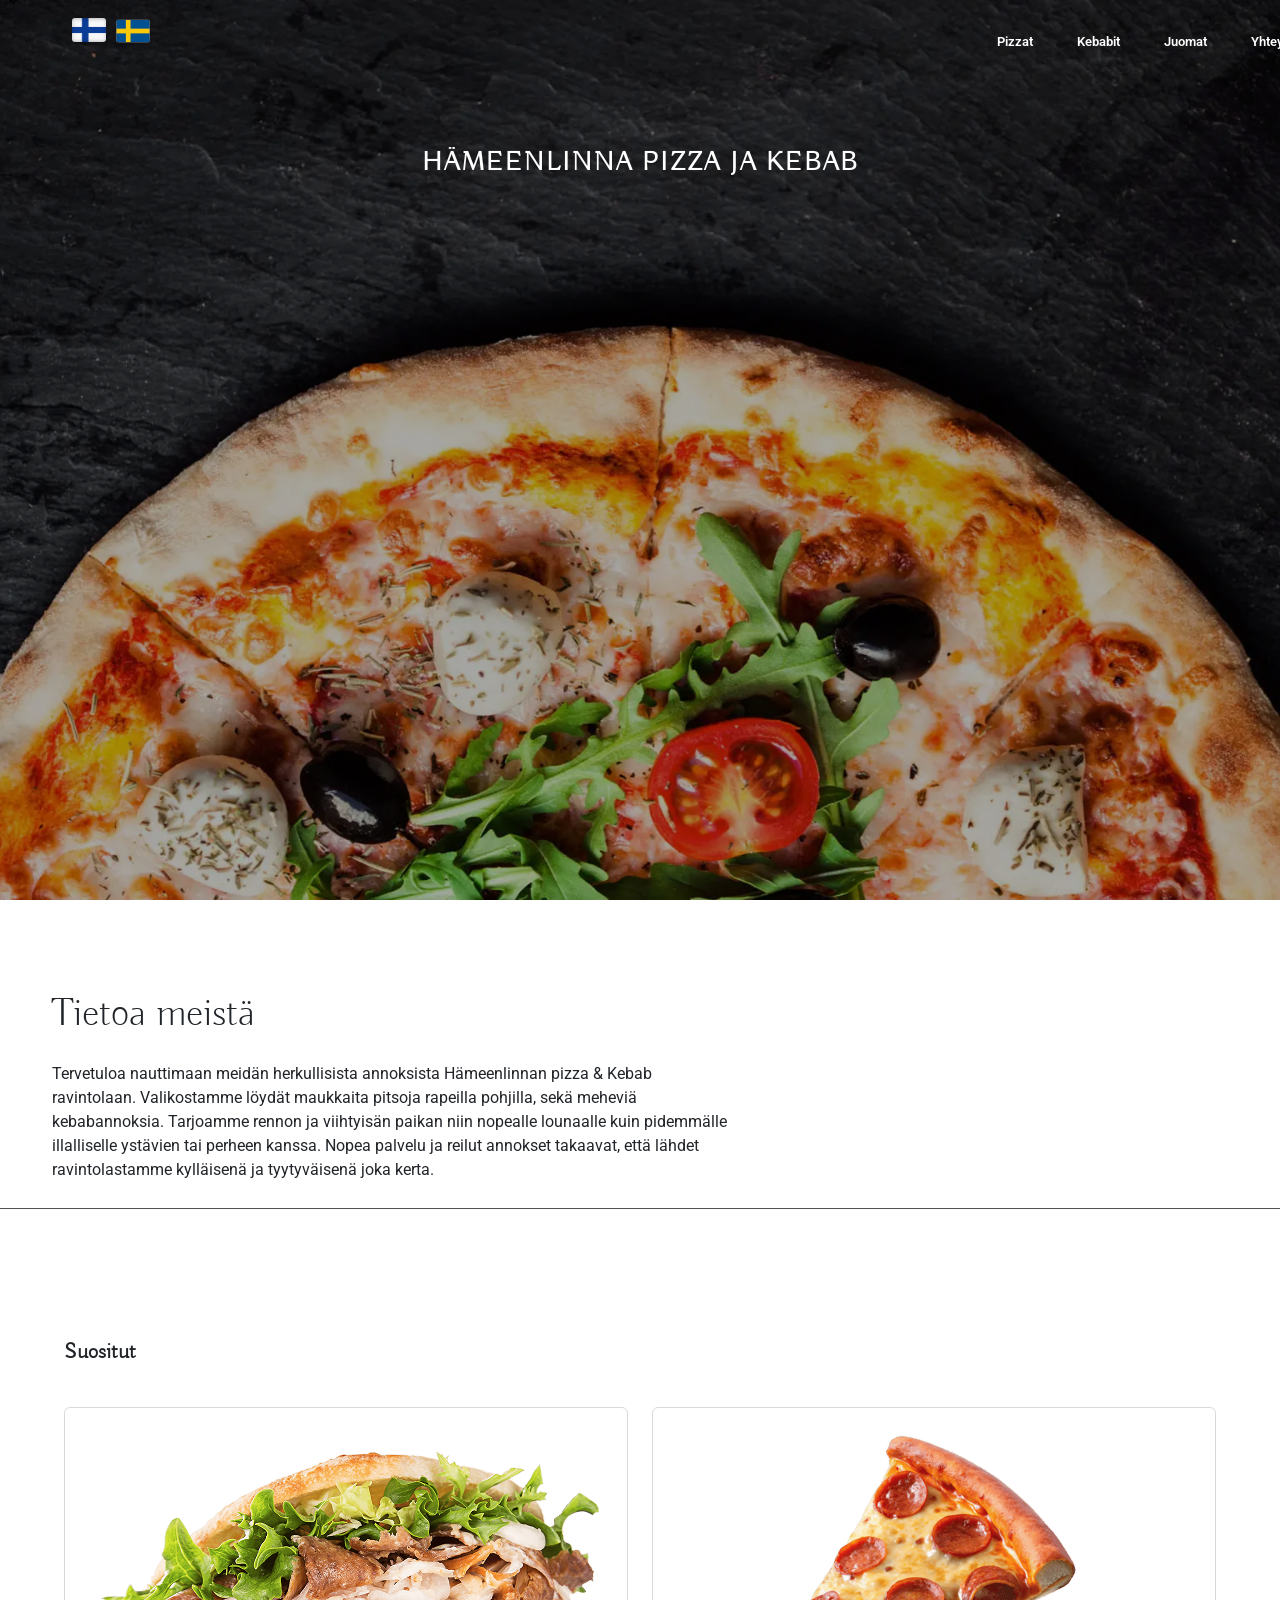
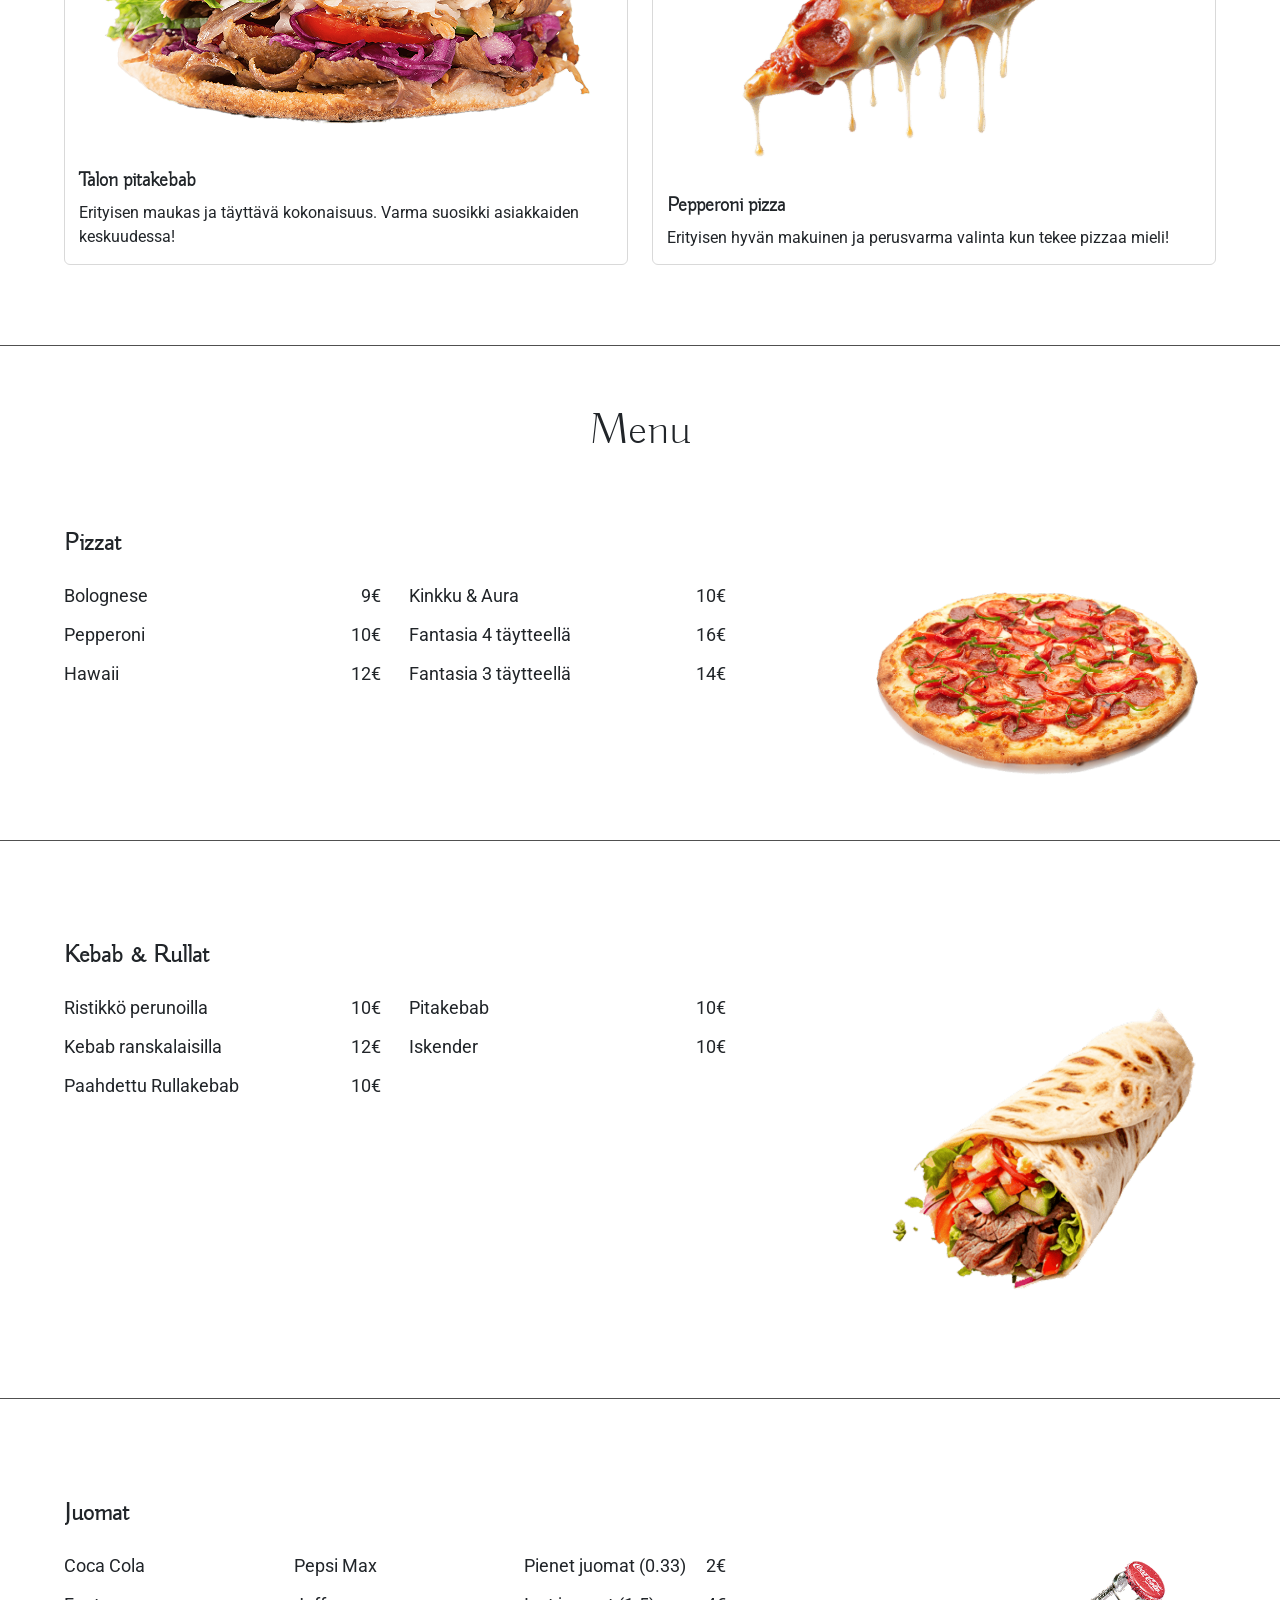
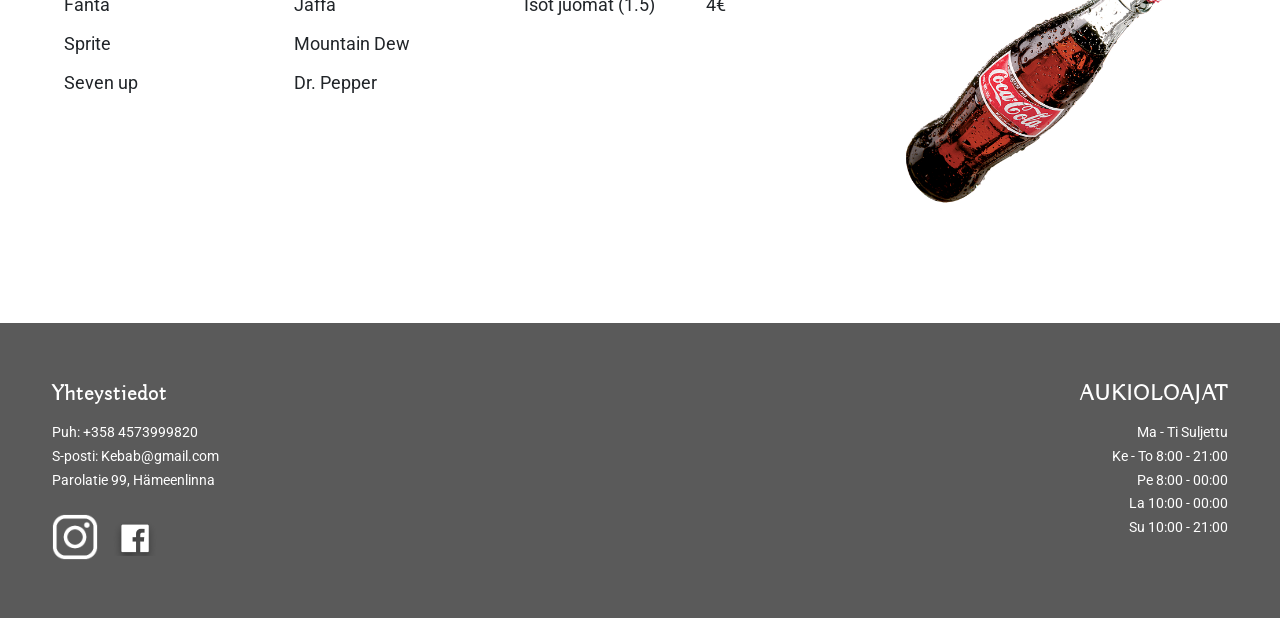
==== commit 1cbdf839: "Add link to Swedish page in index.html" ====
--- a/index.html
+++ b/index.html
@@ -25,7 +25,9 @@
     <header class="row align-items-center top-nav">
     <div class="liput">
     <img src="Images/finland.png" class="flag" alt="Finnish">
+      <a href="svenska.html">
     <img src="Images/sweden.png" class="flag" alt="Swedish">
+      </a>
     </div>
 
   <!--Navbar-->
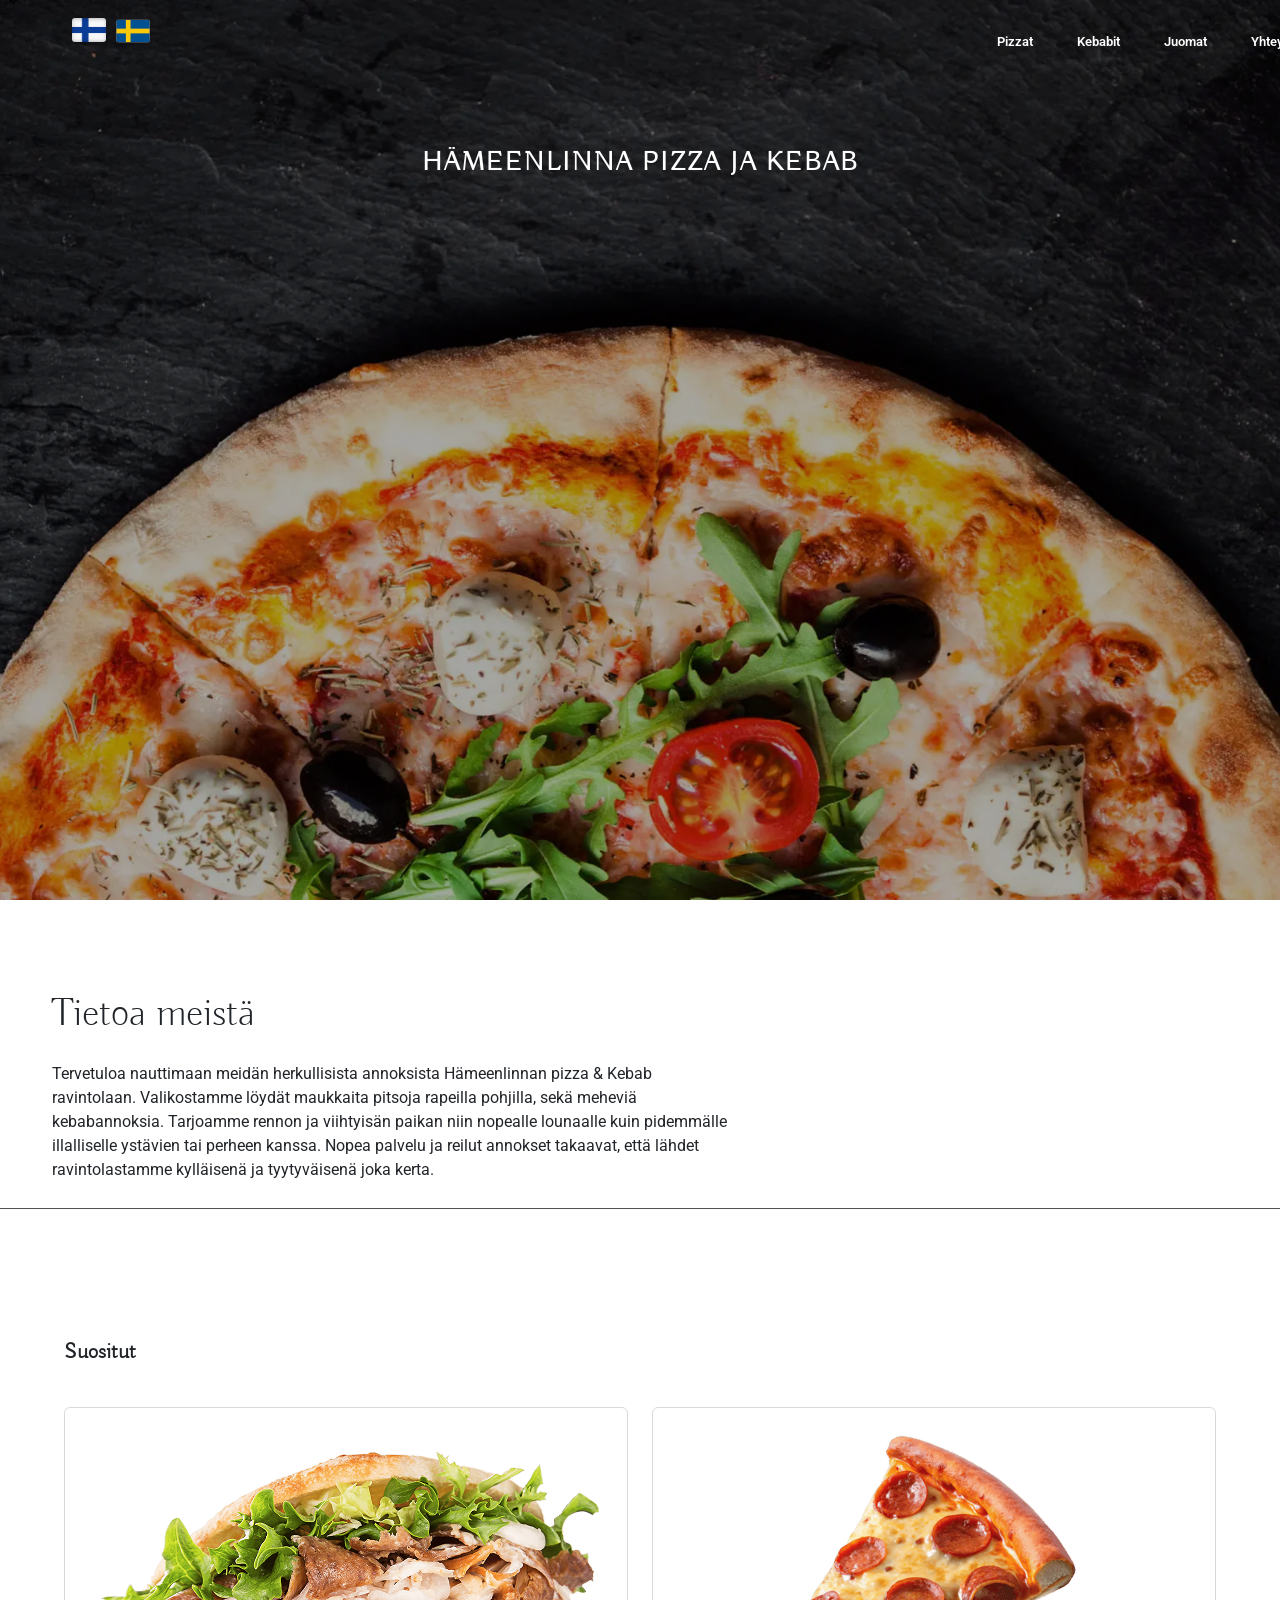
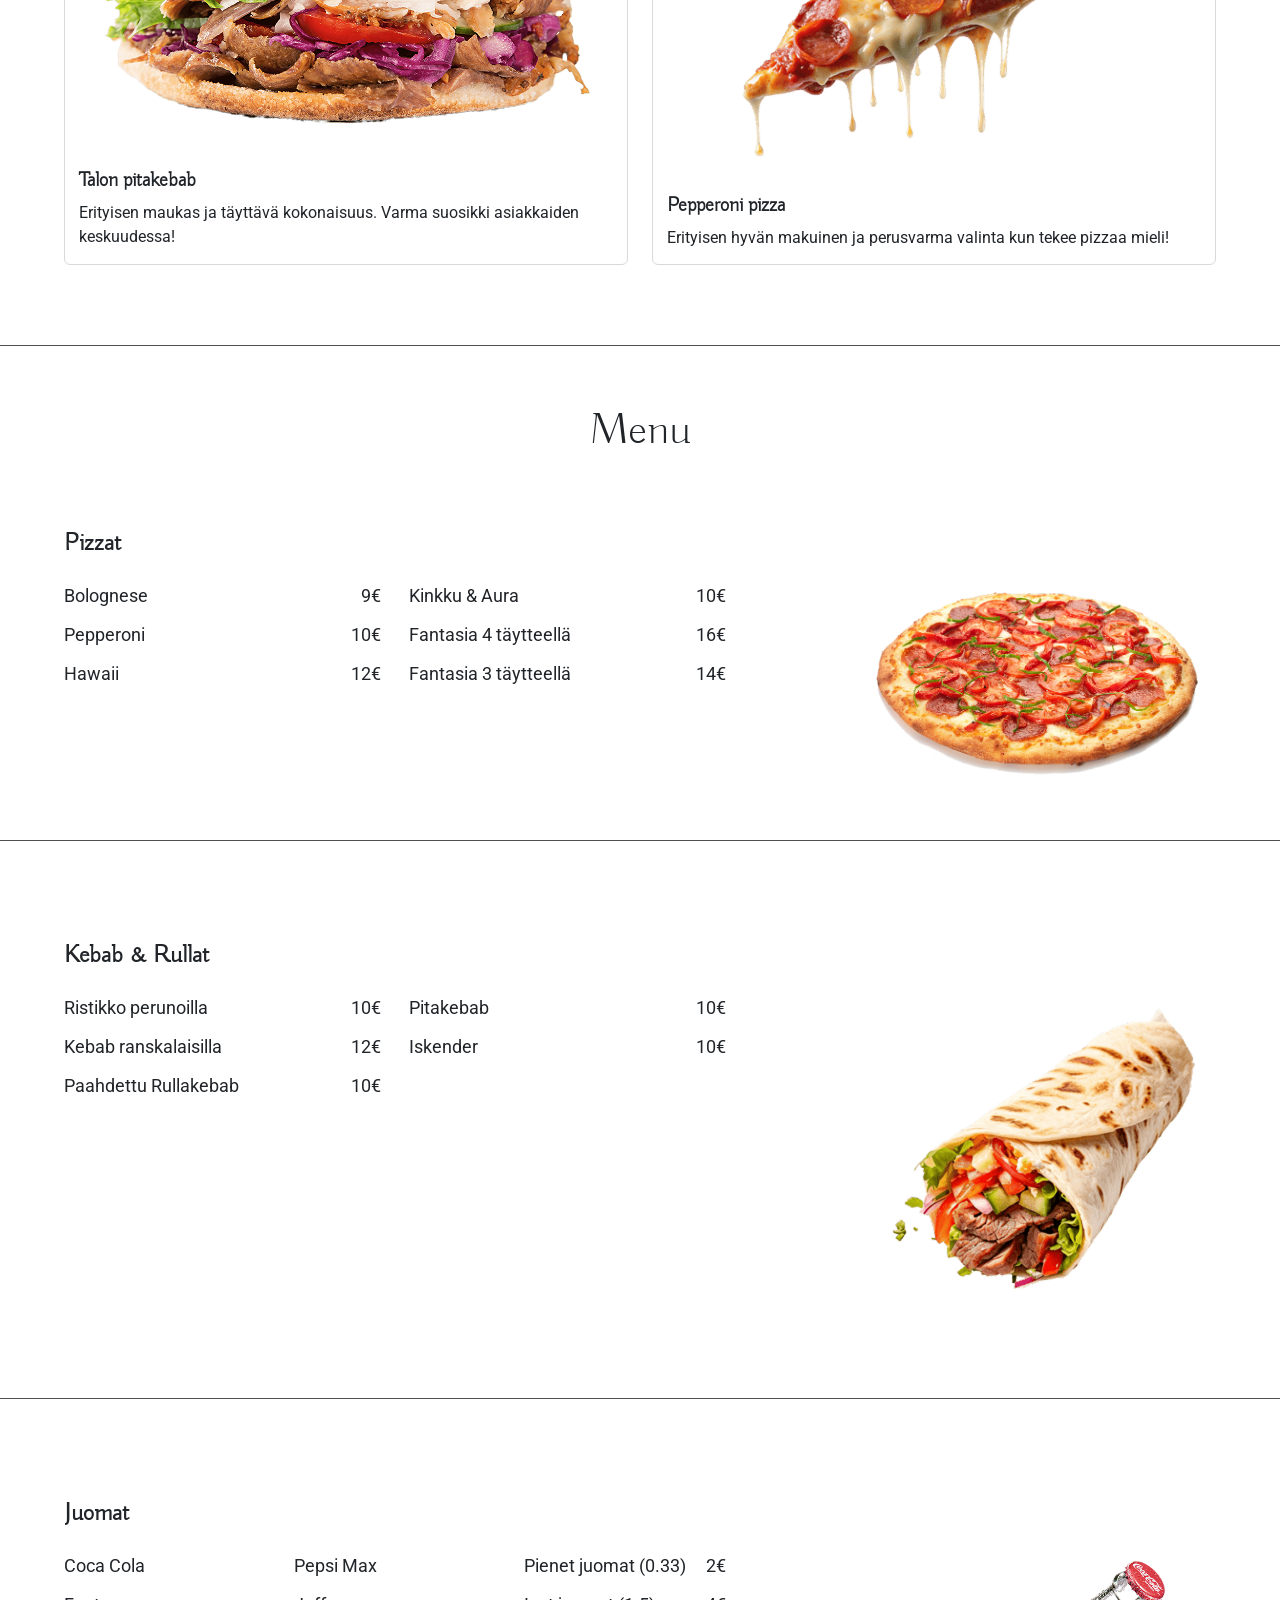
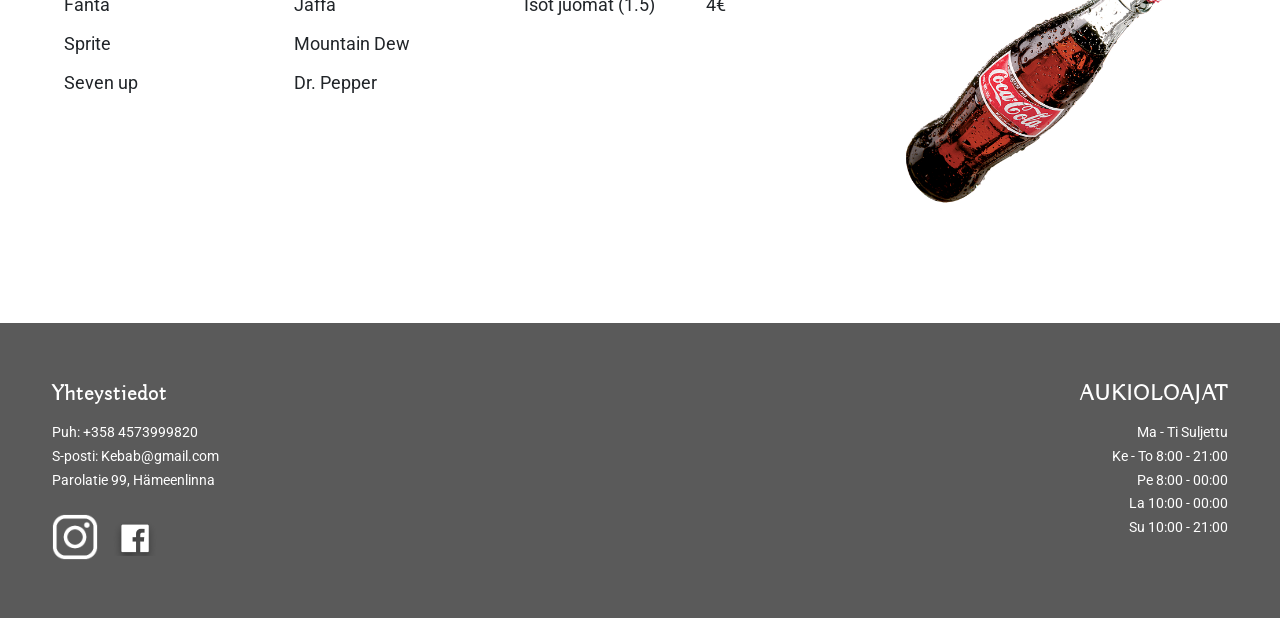
==== commit 2af6afbb: "Update menu items and navbar links in index.html Linkit toimii ja kirjotus virhe korjaus." ====
--- a/index.html
+++ b/index.html
@@ -42,10 +42,10 @@
  <!-- Linkit -->
   <div class="collapse navbar-collapse justify-content-end" id="navbarSupportedContent">
   <ul class="navbar-nav mb-2 mb-lg-0">
-  <li class="nav-item"><a class="nav-link" href="#">Pizzat</a></li>
-  <li class="nav-item"><a class="nav-link" href="#">Kebabit</a></li>
-  <li class="nav-item"><a class="nav-link" href="#">Juomat</a></li>
-  <li class="nav-item"><a class="nav-link" href="#">Yhteystiedot</a></li>
+  <li class="nav-item"><a class="nav-link" href="#pizzat">Pizzat</a></li>
+  <li class="nav-item"><a class="nav-link" href="#kebabit">Kebabit</a></li>
+  <li class="nav-item"><a class="nav-link" href="#juomat">Juomat</a></li>
+  <li class="nav-item"><a class="nav-link" href="#yhteystiedot">Yhteystiedot</a></li>
   </ul>
   </div>
 
@@ -175,7 +175,7 @@
 <div class="menuGrid">
 
 <ul class="menuList">
-<li><span>Ristikkö perunoilla</span><span>10€</span></li>
+<li><span>Ristikko perunoilla</span><span>10€</span></li>
 <li><span>Kebab ranskalaisilla</span><span>12€</span></li>
 <li><span>Paahdettu Rullakebab</span><span>10€</span></li>
 </ul>
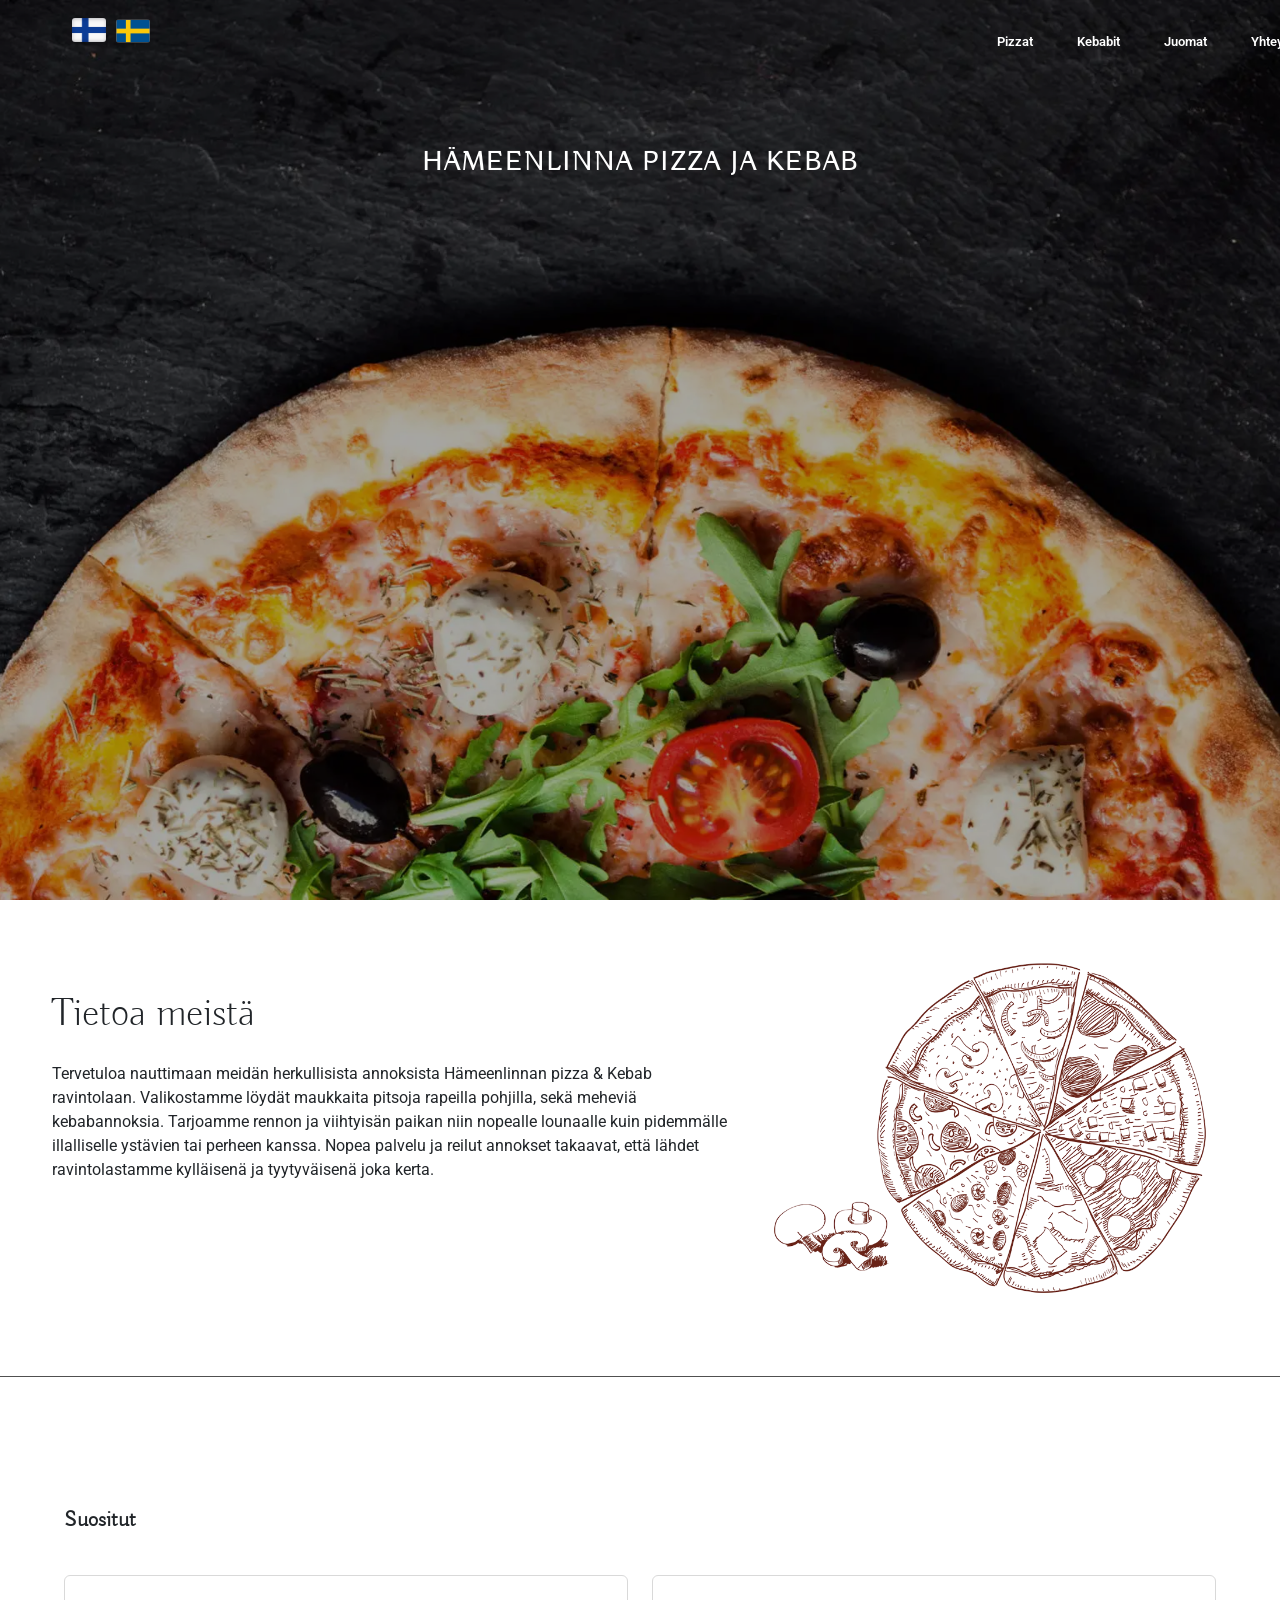
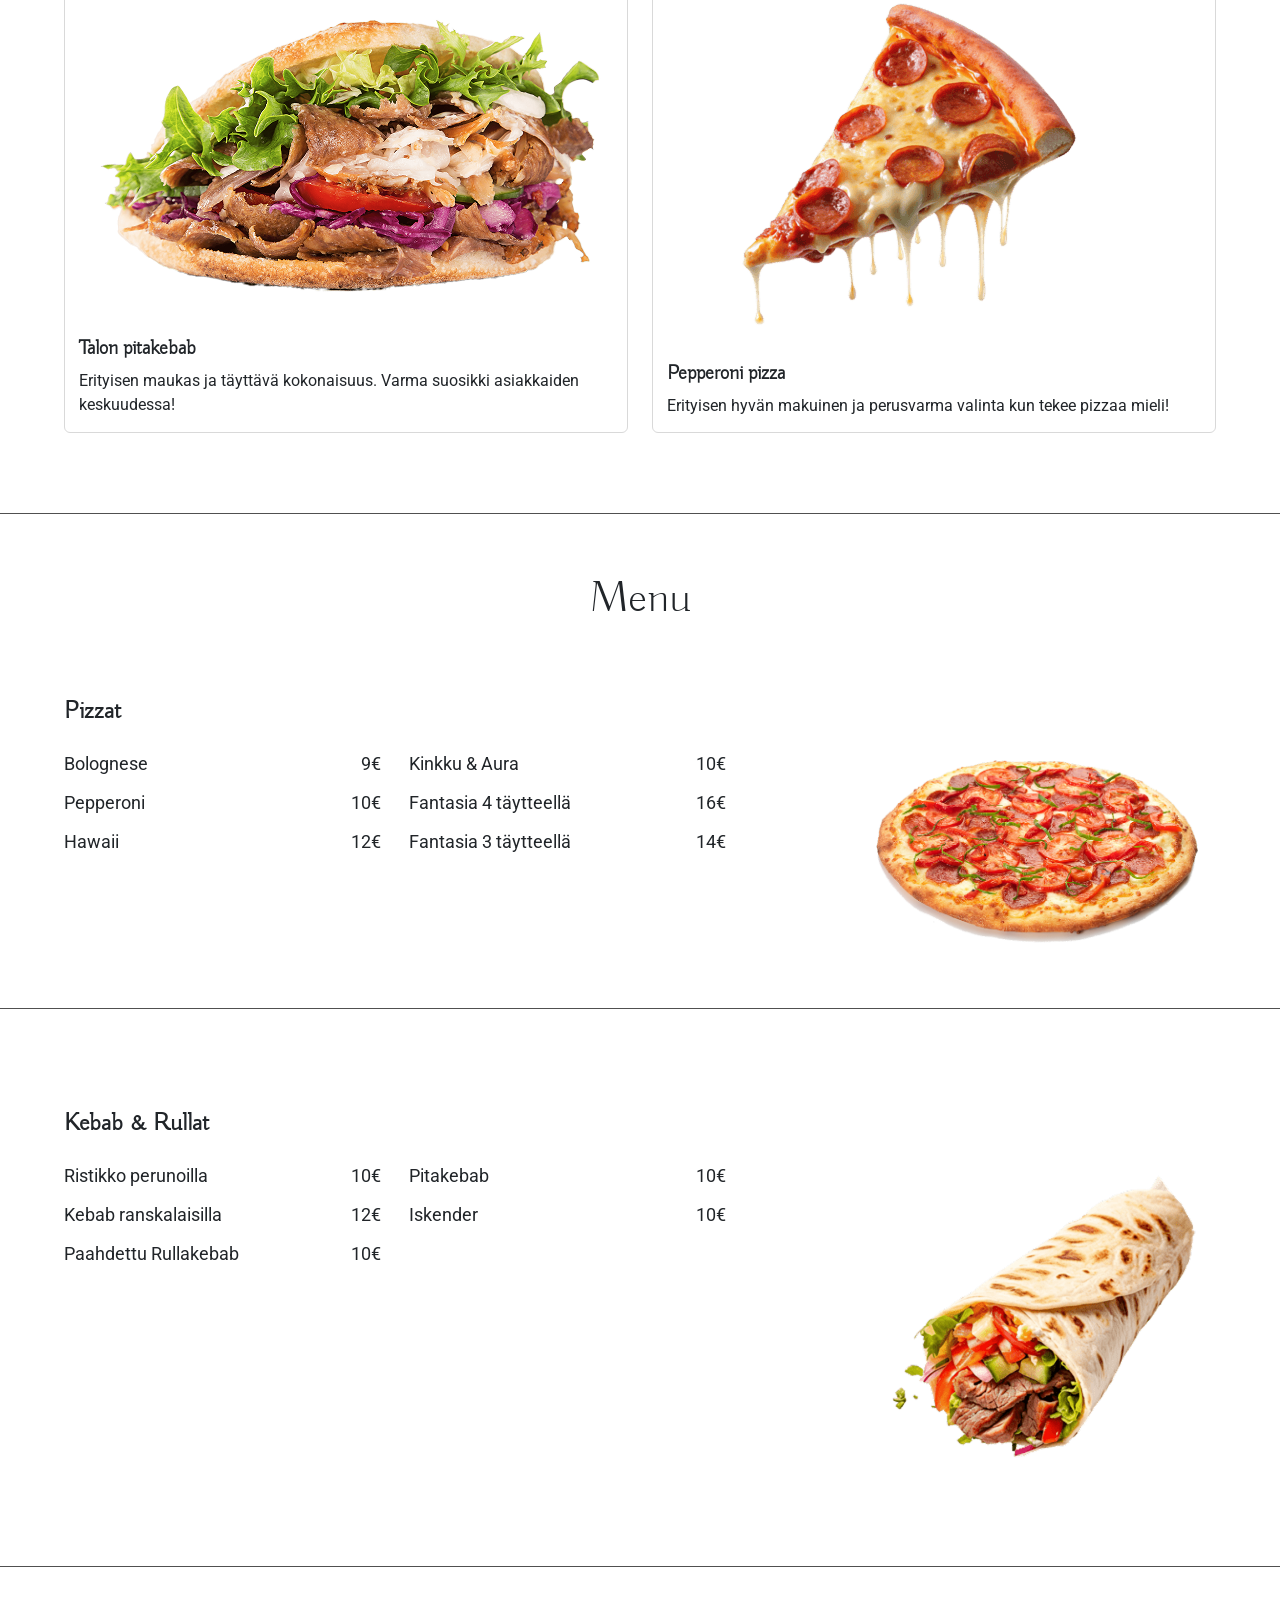
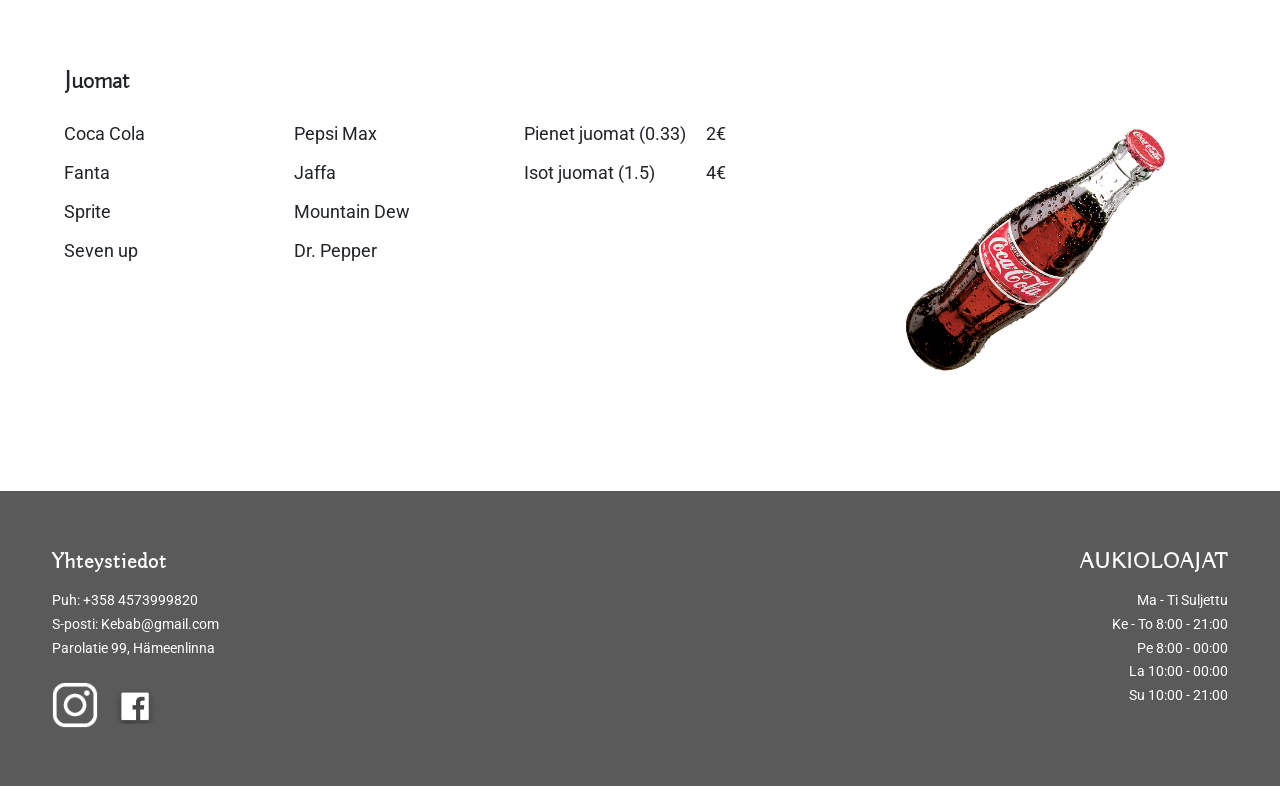
==== commit 862a7426: "Fix image source path for pizza1.png" ====
--- a/index.html
+++ b/index.html
@@ -75,7 +75,7 @@
     </article>
         <!--tietoa meistä osion kuva -->
     <div class="col-md-5">
-    <img src="images/pizza1.png" class="tietoaK" alt="">
+    <img src="Images/pizza1.png" class="tietoaK" alt="">
     </div>
     </main>
     <!--Osion erottava viiva -->
